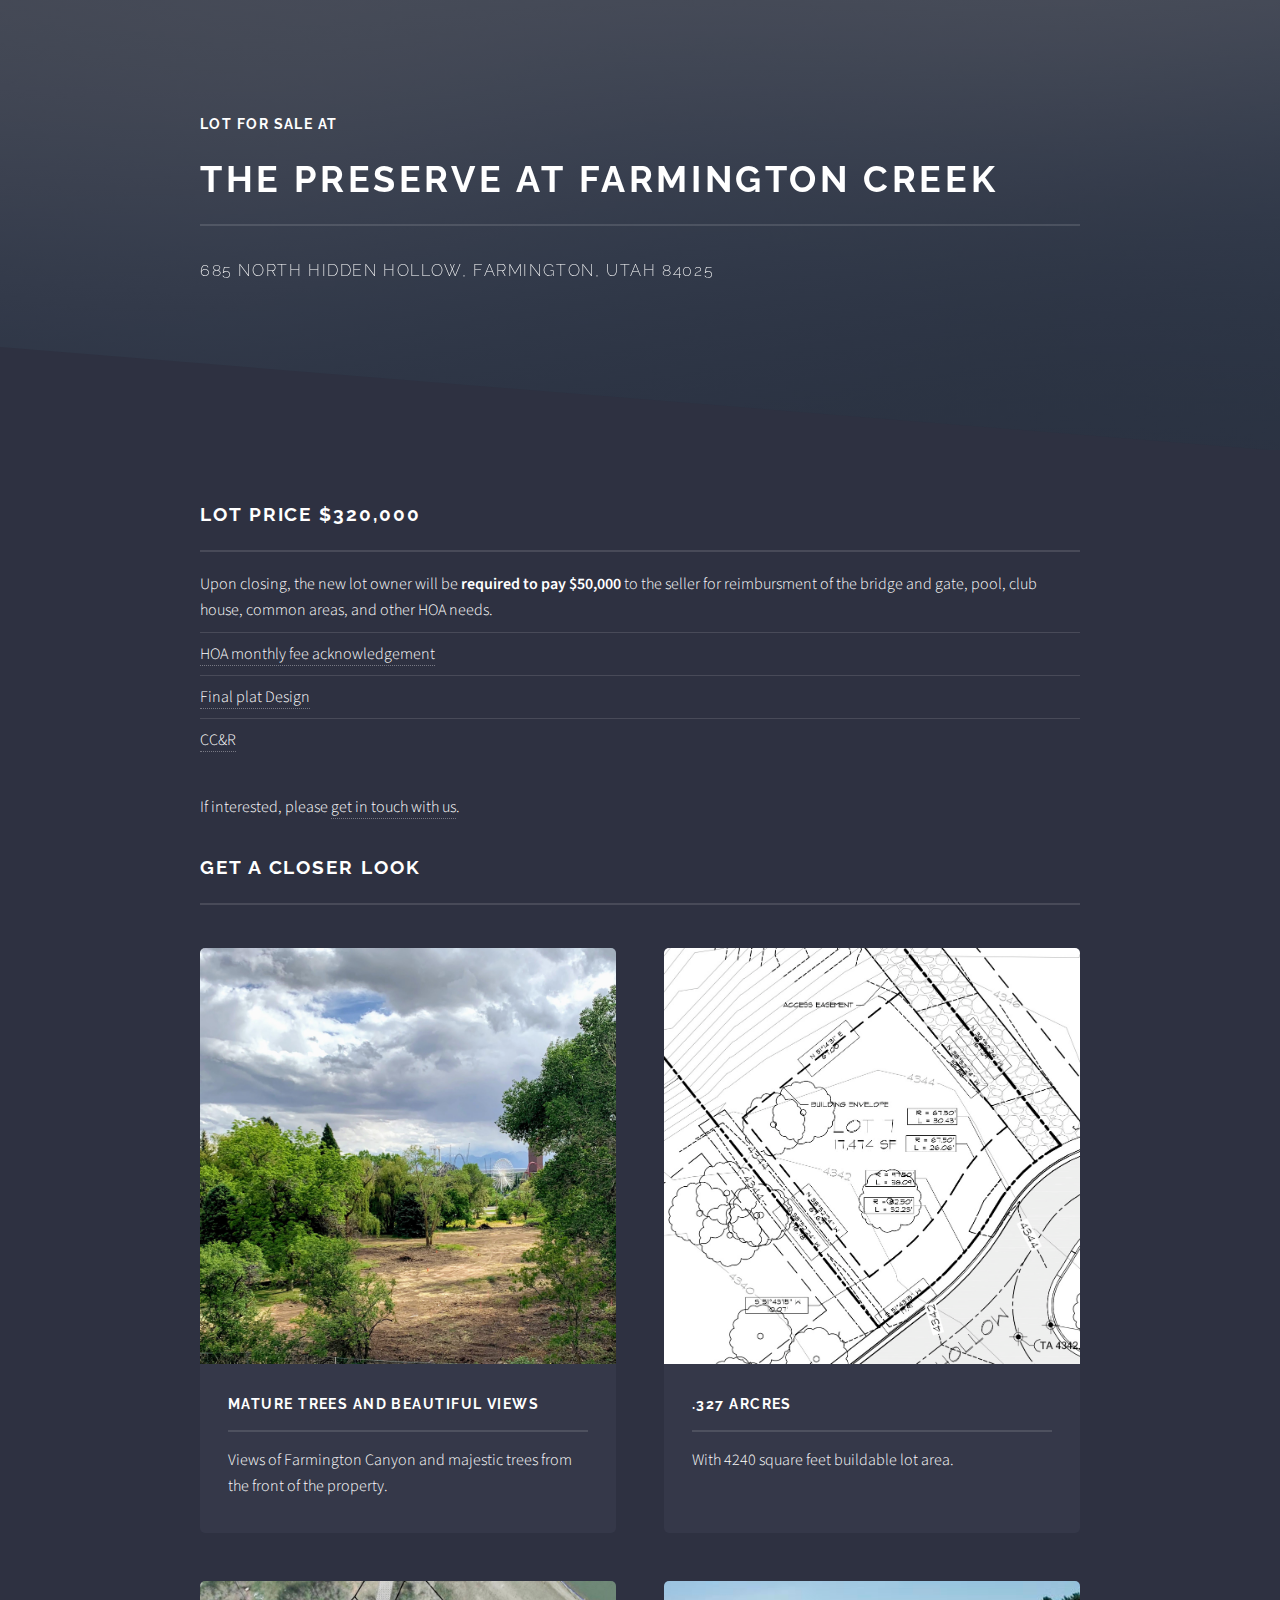
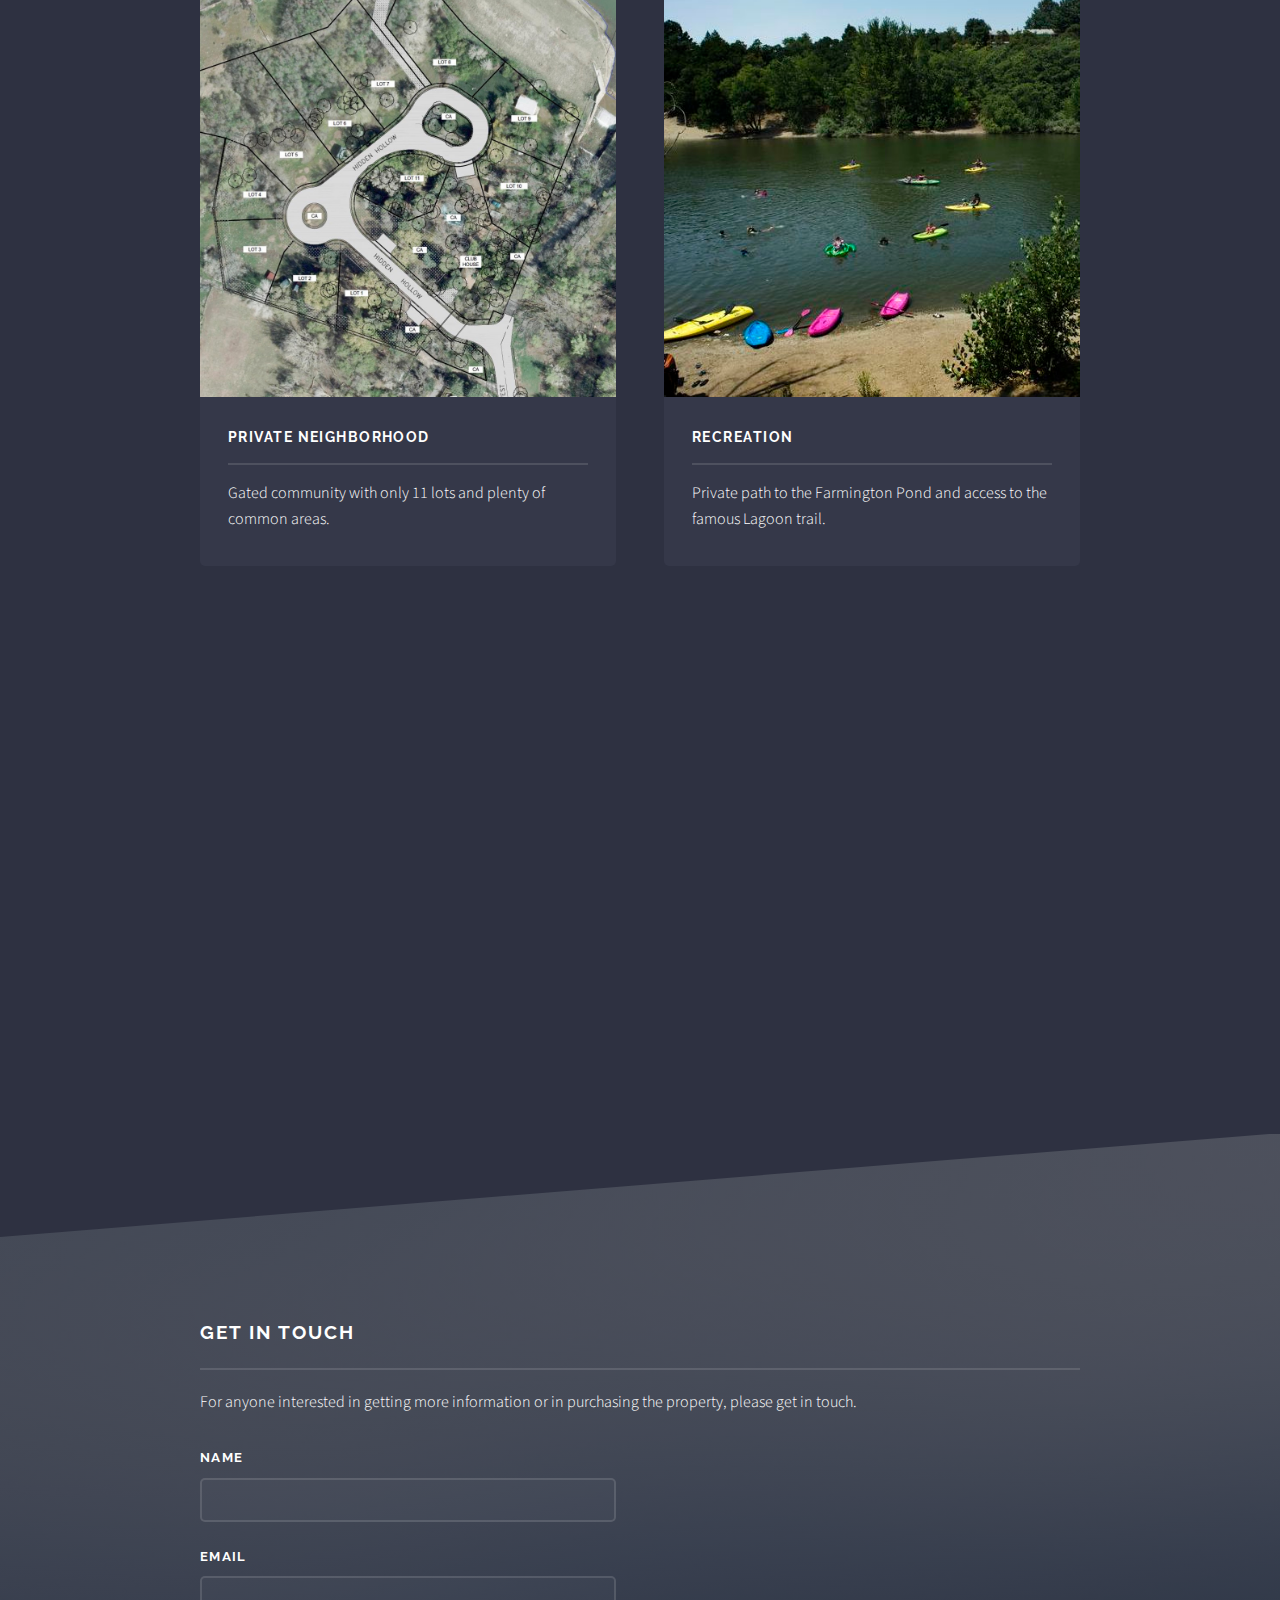
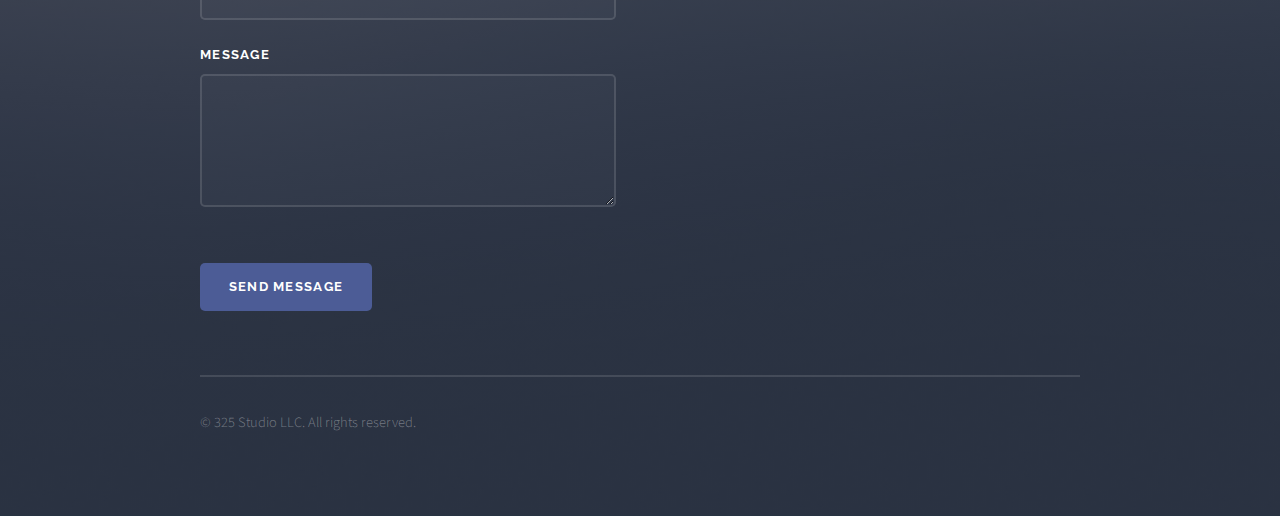
==== index.html @ a095b118 "Update index.html" ====
<!DOCTYPE HTML>
<!--
	Solid State by HTML5 UP
	html5up.net | @ajlkn
	Free for personal and commercial use under the CCA 3.0 license (html5up.net/license)
-->
<html>
	<head>
		<title>Preserve at Farmington Creek Lot fot Sale</title>
		<meta charset="utf-8" />
		<meta name="viewport" content="width=device-width, initial-scale=1, user-scalable=no" />
		<link rel="stylesheet" href="assets/css/main.css" />
		<noscript><link rel="stylesheet" href="assets/css/noscript.css" /></noscript>

		<!-- Global site tag (gtag.js) - Google Analytics -->
<script async src="https://www.googletagmanager.com/gtag/js?id=G-0CDGJ5VKYY"></script>
<script>
  window.dataLayer = window.dataLayer || [];
  function gtag(){dataLayer.push(arguments);}
  gtag('js', new Date());

  gtag('config', 'G-0CDGJ5VKYY');
</script>

	</head>
	<body class="is-preload">

		<!-- Page Wrapper -->
			<div id="page-wrapper">

				<!-- Header -->
					<header id="header" class="alt">
						<h1><a href="index.html">Preserve at Farmington Creek</a></h1>
					</header>				
					
				<!-- Wrapper -->
					<section id="wrapper">
					<!-- Banner -->
						<section id="banner">
							<div class="inner">
								<h3>Lot for sale at</h3>
								<h2>The Preserve at Farmington Creek</h2>
								<p>685 North Hidden Hollow, Farmington, Utah 84025</p>
							</div>
						</section>
											
					<!-- Two -->
						<section id="two" class="wrapper alt style1">
							<div class="inner">
								<h2 class="major">Lot price $320,000</h2>
								<ul class="alt">
									<li>Upon closing, the new lot owner will be <strong>required to pay $50,000</strong> to the seller for reimbursment of the bridge and gate, pool, club house, common areas, and other HOA needs.</a></li>
									<li><a href="/images/montly-fee-acknowledgement.pdf">HOA monthly fee acknowledgement</li>
									<li><a href="/images/final-plat-farmington-preserve.pdf">Final plat Design</a></li>
									<li><a href="/images/CC&R.pdf">CC&R</a></li>
								</ul>
									<p></p>
									<p>If interested, please <a href="#footer">get in touch with us</a>.</p>

								<h2 class="major">Get a closer look</h2>
							
								<section class="features">
									<article>
										<a href="#" class="image"><img src="images/land-view.jpg" alt="" /></a>
										<h3 class="major">Mature trees and beautiful views</h3>
										<p>Views of Farmington Canyon and majestic trees from the front of the property.</p>
									</article>
									<article>
										<a href="#" class="image"><img src="images/lot-7-plot.jpg" alt="" /></a>
										<h3 class="major">.327 arcres</h3>
										<p>With 4240 square feet buildable lot area.</p>
									</article>
									<article>
										<a href="#" class="image"><img src="images/preserve-lots-map.jpg" alt="" /></a>
										<h3 class="major">Private neighborhood</h3>
										<p>Gated community with only 11 lots and plenty of common areas.</p>
									</article>
									<article>
										<a href="#" class="image"><img src="images/farmington-pond.jpg" alt="" /></a>
										<h3 class="major">Recreation</h3>
										<p>Private path to the Farmington Pond and access to the famous Lagoon trail.</p>
									</article>
								</section>

								<div class="col-12">
									<div style="padding:56.25% 0 0 0;position:relative;"><iframe src="https://player.vimeo.com/video/409068119?title=0&byline=0&portrait=0" style="position:absolute;top:0;left:0;width:100%;height:100%;" frameborder="0" allow="autoplay; fullscreen; picture-in-picture" allowfullscreen></iframe></div><script src="https://player.vimeo.com/api/player.js"></script>
								</div>
							</div>
						</section>

					</section>

				<!-- Footer -->
					<section id="footer">
						<div class="inner">
							<h2 class="major">Get in touch</h2>
							<p>For anyone interested in getting more information or in purchasing the property, please get in touch.</p>
							<form name="contact" data-netlify-recaptcha="true" netlify>
								<div class="fields">
									<div class="field">
										<label for="name">Name</label>
										<input type="text" name="name" id="name" />
									</div>
									<div class="field">
										<label for="email">Email</label>
										<input type="email" name="email" id="email" />
									</div>
									<div class="field">
										<label for="message">Message</label>
										<textarea name="message" id="message" rows="4"></textarea>
									</div>
									<div class="field">
										<div data-netlify-recaptcha="true"></div>
									</div>
								</div>
								<ul class="actions">
									<li><input type="submit" value="Send Message" class="primary" /></li>
								</ul>
							</form>
							<!-- <ul class="contact">
								<li class="icon solid fa-home">
									Untitled Inc<br />
									1234 Somewhere Road Suite #2894<br />
									Nashville, TN 00000-0000
								</li>
								<li class="icon solid fa-phone">(000) 000-0000</li>
								<li class="icon solid fa-envelope"><a href="#">information@untitled.tld</a></li>
								<li class="icon brands fa-twitter"><a href="#">twitter.com/untitled-tld</a></li>
								<li class="icon brands fa-facebook-f"><a href="#">facebook.com/untitled-tld</a></li>
								<li class="icon brands fa-instagram"><a href="#">instagram.com/untitled-tld</a></li>
							</ul> -->
							<ul class="copyright">
								<li>&copy; 325 Studio LLC. All rights reserved.</li>
								<!-- <li>Design: <a href="http://html5up.net">HTML5 UP</a></li> -->
							</ul>
						</div>
					</section>

			</div>

		<!-- Scripts -->
			<script src="assets/js/jquery.min.js"></script>
			<script src="assets/js/jquery.scrollex.min.js"></script>
			<script src="assets/js/browser.min.js"></script>
			<script src="assets/js/breakpoints.min.js"></script>
			<script src="assets/js/util.js"></script>
			<script src="assets/js/main.js"></script>

	</body>
</html>
---- assets/css/main.css ----
@import url(fontawesome-all.min.css);
@import url("https://fonts.googleapis.com/css?family=Raleway:200,700|Source+Sans+Pro:300,600,300italic,600italic");

/*
	Solid State by HTML5 UP
	html5up.net | @ajlkn
	Free for personal and commercial use under the CCA 3.0 license (html5up.net/license)
*/

html, body, div, span, applet, object,
iframe, h1, h2, h3, h4, h5, h6, p, blockquote,
pre, a, abbr, acronym, address, big, cite,
code, del, dfn, em, img, ins, kbd, q, s, samp,
small, strike, strong, sub, sup, tt, var, b,
u, i, center, dl, dt, dd, ol, ul, li, fieldset,
form, label, legend, table, caption, tbody,
tfoot, thead, tr, th, td, article, aside,
canvas, details, embed, figure, figcaption,
footer, header, hgroup, menu, nav, output, ruby,
section, summary, time, mark, audio, video {
	margin: 0;
	padding: 0;
	border: 0;
	font-size: 100%;
	font: inherit;
	vertical-align: baseline;}

article, aside, details, figcaption, figure,
footer, header, hgroup, menu, nav, section {
	display: block;}

body {
	line-height: 1;
}

ol, ul {
	list-style: none;
}

blockquote, q {
	quotes: none;
}

	blockquote:before, blockquote:after, q:before, q:after {
		content: '';
		content: none;
	}

table {
	border-collapse: collapse;
	border-spacing: 0;
}

body {
	-webkit-text-size-adjust: none;
}

mark {
	background-color: transparent;
	color: inherit;
}

input::-moz-focus-inner {
	border: 0;
	padding: 0;
}

input, select, textarea {
	-moz-appearance: none;
	-webkit-appearance: none;
	-ms-appearance: none;
	appearance: none;
}

/* Basic */

	@-ms-viewport {
		width: device-width;
	}

	body {
		-ms-overflow-style: scrollbar;
	}

	@media screen and (max-width: 480px) {

		html, body {
			min-width: 320px;
		}

	}

	html {
		box-sizing: border-box;
	}

	*, *:before, *:after {
		box-sizing: inherit;
	}

	body {
		background-color: #2e3141;
		background-image: linear-gradient(to top, rgba(46, 49, 65, 0.8), rgba(46, 49, 65, 0.8)), url("../../images/bg.jpg");
		background-size: auto,
 cover;
		background-attachment: fixed,
 fixed;
		background-position: center,
 center;
	}

		body.is-preload *, body.is-preload *:before, body.is-preload *:after {
			-moz-animation: none !important;
			-webkit-animation: none !important;
			-ms-animation: none !important;
			animation: none !important;
			-moz-transition: none !important;
			-webkit-transition: none !important;
			-ms-transition: none !important;
			transition: none !important;
		}

/* Type */

	body, input, select, textarea {
		color: #ffffff;
		font-family: "Source Sans Pro", Helvetica, sans-serif;
		font-size: 16.5pt;
		font-weight: 300;
		line-height: 1.65;
	}

		@media screen and (max-width: 1680px) {

			body, input, select, textarea {
				font-size: 13pt;
			}

		}

		@media screen and (max-width: 1280px) {

			body, input, select, textarea {
				font-size: 12pt;
			}

		}

		@media screen and (max-width: 980px) {

			body, input, select, textarea {
				font-size: 12pt;
			}

		}

		@media screen and (max-width: 736px) {

			body, input, select, textarea {
				font-size: 12pt;
			}

		}

		@media screen and (max-width: 480px) {

			body, input, select, textarea {
				font-size: 12pt;
			}

		}

	a {
		-moz-transition: color 0.2s ease-in-out, border-bottom-color 0.2s ease-in-out;
		-webkit-transition: color 0.2s ease-in-out, border-bottom-color 0.2s ease-in-out;
		-ms-transition: color 0.2s ease-in-out, border-bottom-color 0.2s ease-in-out;
		transition: color 0.2s ease-in-out, border-bottom-color 0.2s ease-in-out;
		border-bottom: dotted 1px rgba(255, 255, 255, 0.35);
		color: #ffffff;
		text-decoration: none;
	}

		a:hover {
			border-bottom-color: transparent;
			color: #ffffff !important;
		}

		a.special:not(.button) {
			text-decoration: none;
			border-bottom: 0;
			display: block;
			font-family: Raleway, Helvetica, sans-serif;
			font-size: 0.8em;
			font-weight: 700;
			letter-spacing: 0.1em;
			margin: 0 0 2em 0;
			text-transform: uppercase;
		}

			a.special:not(.button):before {
				-moz-osx-font-smoothing: grayscale;
				-webkit-font-smoothing: antialiased;
				display: inline-block;
				font-style: normal;
				font-variant: normal;
				text-rendering: auto;
				line-height: 1;
				text-transform: none !important;
				font-family: 'Font Awesome 5 Free';
				font-weight: 900;
			}

			a.special:not(.button):before {
				-moz-transition: background-color 0.2s ease-in-out;
				-webkit-transition: background-color 0.2s ease-in-out;
				-ms-transition: background-color 0.2s ease-in-out;
				transition: background-color 0.2s ease-in-out;
				border-radius: 100%;
				border: solid 2px rgba(255, 255, 255, 0.125);
				content: '\f105';
				display: inline-block;
				font-size: 1.25em;
				height: 2em;
				line-height: 1.75em;
				margin-right: 0.85em;
				text-align: center;
				text-indent: 0.15em;
				vertical-align: middle;
				width: 2em;
			}

			a.special:not(.button):hover:before {
				background-color: rgba(255, 255, 255, 0.025);
			}

			a.special:not(.button):active:before {
				background-color: rgba(255, 255, 255, 0.075);
			}

	strong, b {
		color: #ffffff;
		font-weight: 600;
	}

	em, i {
		font-style: italic;
	}

	p {
		margin: 0 0 2em 0;
	}

	h1, h2, h3, h4, h5, h6 {
		color: #ffffff;
		font-family: Raleway, Helvetica, sans-serif;
		font-weight: 700;
		letter-spacing: 0.1em;
		margin: 0 0 1em 0;
		text-transform: uppercase;
	}

		h1 a, h2 a, h3 a, h4 a, h5 a, h6 a {
			color: inherit;
			text-decoration: none;
			border-bottom: 0;
		}

		h1 span, h2 span, h3 span, h4 span, h5 span, h6 span {
			font-weight: 200;
		}

		h1.major, h2.major, h3.major, h4.major, h5.major, h6.major {
			padding-bottom: 1em;
			border-bottom: solid 2px rgba(255, 255, 255, 0.125);
		}

	h2 {
		font-size: 1.2em;
	}

	h3 {
		font-size: 0.9em;
	}

	h4 {
		font-size: 0.7em;
	}

	h5 {
		font-size: 0.7em;
	}

	h6 {
		font-size: 0.7em;
	}

	@media screen and (max-width: 736px) {

		h2 {
			font-size: 1em;
		}

		h3 {
			font-size: 0.8em;
		}

	}

	sub {
		font-size: 0.8em;
		position: relative;
		top: 0.5em;
	}

	sup {
		font-size: 0.8em;
		position: relative;
		top: -0.5em;
	}

	blockquote {
		border-left: solid 4px rgba(255, 255, 255, 0.125);
		font-style: italic;
		margin: 0 0 2em 0;
		padding: 0.5em 0 0.5em 2em;
	}

	code {
		background: rgba(255, 255, 255, 0.025);
		border-radius: 5px;
		border: solid 2px rgba(255, 255, 255, 0.125);
		font-family: "Courier New", monospace;
		font-size: 0.9em;
		margin: 0 0.25em;
		padding: 0.25em 0.65em;
	}

	pre {
		-webkit-overflow-scrolling: touch;
		font-family: "Courier New", monospace;
		font-size: 0.9em;
		margin: 0 0 2em 0;
	}

		pre code {
			display: block;
			line-height: 1.75em;
			padding: 1em 1.5em;
			overflow-x: auto;
		}

	hr {
		border: 0;
		border-bottom: solid 2px rgba(255, 255, 255, 0.125);
		margin: 2.5em 0;
	}

		hr.major {
			margin: 4em 0;
		}

	.align-left {
		text-align: left;
	}

	.align-center {
		text-align: center;
	}

	.align-right {
		text-align: right;
	}

/* Row */

	.row {
		display: flex;
		flex-wrap: wrap;
		box-sizing: border-box;
		align-items: stretch;
	}

		.row > * {
			box-sizing: border-box;
		}

		.row.gtr-uniform > * > :last-child {
			margin-bottom: 0;
		}

		.row.aln-left {
			justify-content: flex-start;
		}

		.row.aln-center {
			justify-content: center;
		}

		.row.aln-right {
			justify-content: flex-end;
		}

		.row.aln-top {
			align-items: flex-start;
		}

		.row.aln-middle {
			align-items: center;
		}

		.row.aln-bottom {
			align-items: flex-end;
		}

		.row > .imp {
			order: -1;
		}

		.row > .col-1 {
			width: 8.33333%;
		}

		.row > .off-1 {
			margin-left: 8.33333%;
		}

		.row > .col-2 {
			width: 16.66667%;
		}

		.row > .off-2 {
			margin-left: 16.66667%;
		}

		.row > .col-3 {
			width: 25%;
		}

		.row > .off-3 {
			margin-left: 25%;
		}

		.row > .col-4 {
			width: 33.33333%;
		}

		.row > .off-4 {
			margin-left: 33.33333%;
		}

		.row > .col-5 {
			width: 41.66667%;
		}

		.row > .off-5 {
			margin-left: 41.66667%;
		}

		.row > .col-6 {
			width: 50%;
		}

		.row > .off-6 {
			margin-left: 50%;
		}

		.row > .col-7 {
			width: 58.33333%;
		}

		.row > .off-7 {
			margin-left: 58.33333%;
		}

		.row > .col-8 {
			width: 66.66667%;
		}

		.row > .off-8 {
			margin-left: 66.66667%;
		}

		.row > .col-9 {
			width: 75%;
		}

		.row > .off-9 {
			margin-left: 75%;
		}

		.row > .col-10 {
			width: 83.33333%;
		}

		.row > .off-10 {
			margin-left: 83.33333%;
		}

		.row > .col-11 {
			width: 91.66667%;
		}

		.row > .off-11 {
			margin-left: 91.66667%;
		}

		.row > .col-12 {
			width: 100%;
		}

		.row > .off-12 {
			margin-left: 100%;
		}

		.row.gtr-0 {
			margin-top: 0;
			margin-left: 0em;
		}

			.row.gtr-0 > * {
				padding: 0 0 0 0em;
			}

			.row.gtr-0.gtr-uniform {
				margin-top: 0em;
			}

				.row.gtr-0.gtr-uniform > * {
					padding-top: 0em;
				}

		.row.gtr-25 {
			margin-top: 0;
			margin-left: -0.4375em;
		}

			.row.gtr-25 > * {
				padding: 0 0 0 0.4375em;
			}

			.row.gtr-25.gtr-uniform {
				margin-top: -0.4375em;
			}

				.row.gtr-25.gtr-uniform > * {
					padding-top: 0.4375em;
				}

		.row.gtr-50 {
			margin-top: 0;
			margin-left: -0.875em;
		}

			.row.gtr-50 > * {
				padding: 0 0 0 0.875em;
			}

			.row.gtr-50.gtr-uniform {
				margin-top: -0.875em;
			}

				.row.gtr-50.gtr-uniform > * {
					padding-top: 0.875em;
				}

		.row {
			margin-top: 0;
			margin-left: -1.75em;
		}

			.row > * {
				padding: 0 0 0 1.75em;
			}

			.row.gtr-uniform {
				margin-top: -1.75em;
			}

				.row.gtr-uniform > * {
					padding-top: 1.75em;
				}

		.row.gtr-150 {
			margin-top: 0;
			margin-left: -2.625em;
		}

			.row.gtr-150 > * {
				padding: 0 0 0 2.625em;
			}

			.row.gtr-150.gtr-uniform {
				margin-top: -2.625em;
			}

				.row.gtr-150.gtr-uniform > * {
					padding-top: 2.625em;
				}

		.row.gtr-200 {
			margin-top: 0;
			margin-left: -3.5em;
		}

			.row.gtr-200 > * {
				padding: 0 0 0 3.5em;
			}

			.row.gtr-200.gtr-uniform {
				margin-top: -3.5em;
			}

				.row.gtr-200.gtr-uniform > * {
					padding-top: 3.5em;
				}

		@media screen and (max-width: 1680px) {

			.row {
				display: flex;
				flex-wrap: wrap;
				box-sizing: border-box;
				align-items: stretch;
			}

				.row > * {
					box-sizing: border-box;
				}

				.row.gtr-uniform > * > :last-child {
					margin-bottom: 0;
				}

				.row.aln-left {
					justify-content: flex-start;
				}

				.row.aln-center {
					justify-content: center;
				}

				.row.aln-right {
					justify-content: flex-end;
				}

				.row.aln-top {
					align-items: flex-start;
				}

				.row.aln-middle {
					align-items: center;
				}

				.row.aln-bottom {
					align-items: flex-end;
				}

				.row > .imp-xlarge {
					order: -1;
				}

				.row > .col-1-xlarge {
					width: 8.33333%;
				}

				.row > .off-1-xlarge {
					margin-left: 8.33333%;
				}

				.row > .col-2-xlarge {
					width: 16.66667%;
				}

				.row > .off-2-xlarge {
					margin-left: 16.66667%;
				}

				.row > .col-3-xlarge {
					width: 25%;
				}

				.row > .off-3-xlarge {
					margin-left: 25%;
				}

				.row > .col-4-xlarge {
					width: 33.33333%;
				}

				.row > .off-4-xlarge {
					margin-left: 33.33333%;
				}

				.row > .col-5-xlarge {
					width: 41.66667%;
				}

				.row > .off-5-xlarge {
					margin-left: 41.66667%;
				}

				.row > .col-6-xlarge {
					width: 50%;
				}

				.row > .off-6-xlarge {
					margin-left: 50%;
				}

				.row > .col-7-xlarge {
					width: 58.33333%;
				}

				.row > .off-7-xlarge {
					margin-left: 58.33333%;
				}

				.row > .col-8-xlarge {
					width: 66.66667%;
				}

				.row > .off-8-xlarge {
					margin-left: 66.66667%;
				}

				.row > .col-9-xlarge {
					width: 75%;
				}

				.row > .off-9-xlarge {
					margin-left: 75%;
				}

				.row > .col-10-xlarge {
					width: 83.33333%;
				}

				.row > .off-10-xlarge {
					margin-left: 83.33333%;
				}

				.row > .col-11-xlarge {
					width: 91.66667%;
				}

				.row > .off-11-xlarge {
					margin-left: 91.66667%;
				}

				.row > .col-12-xlarge {
					width: 100%;
				}

				.row > .off-12-xlarge {
					margin-left: 100%;
				}

				.row.gtr-0 {
					margin-top: 0;
					margin-left: 0em;
				}

					.row.gtr-0 > * {
						padding: 0 0 0 0em;
					}

					.row.gtr-0.gtr-uniform {
						margin-top: 0em;
					}

						.row.gtr-0.gtr-uniform > * {
							padding-top: 0em;
						}

				.row.gtr-25 {
					margin-top: 0;
					margin-left: -0.4375em;
				}

					.row.gtr-25 > * {
						padding: 0 0 0 0.4375em;
					}

					.row.gtr-25.gtr-uniform {
						margin-top: -0.4375em;
					}

						.row.gtr-25.gtr-uniform > * {
							padding-top: 0.4375em;
						}

				.row.gtr-50 {
					margin-top: 0;
					margin-left: -0.875em;
				}

					.row.gtr-50 > * {
						padding: 0 0 0 0.875em;
					}

					.row.gtr-50.gtr-uniform {
						margin-top: -0.875em;
					}

						.row.gtr-50.gtr-uniform > * {
							padding-top: 0.875em;
						}

				.row {
					margin-top: 0;
					margin-left: -1.75em;
				}

					.row > * {
						padding: 0 0 0 1.75em;
					}

					.row.gtr-uniform {
						margin-top: -1.75em;
					}

						.row.gtr-uniform > * {
							padding-top: 1.75em;
						}

				.row.gtr-150 {
					margin-top: 0;
					margin-left: -2.625em;
				}

					.row.gtr-150 > * {
						padding: 0 0 0 2.625em;
					}

					.row.gtr-150.gtr-uniform {
						margin-top: -2.625em;
					}

						.row.gtr-150.gtr-uniform > * {
							padding-top: 2.625em;
						}

				.row.gtr-200 {
					margin-top: 0;
					margin-left: -3.5em;
				}

					.row.gtr-200 > * {
						padding: 0 0 0 3.5em;
					}

					.row.gtr-200.gtr-uniform {
						margin-top: -3.5em;
					}

						.row.gtr-200.gtr-uniform > * {
							padding-top: 3.5em;
						}

		}

		@media screen and (max-width: 1280px) {

			.row {
				display: flex;
				flex-wrap: wrap;
				box-sizing: border-box;
				align-items: stretch;
			}

				.row > * {
					box-sizing: border-box;
				}

				.row.gtr-uniform > * > :last-child {
					margin-bottom: 0;
				}

				.row.aln-left {
					justify-content: flex-start;
				}

				.row.aln-center {
					justify-content: center;
				}

				.row.aln-right {
					justify-content: flex-end;
				}

				.row.aln-top {
					align-items: flex-start;
				}

				.row.aln-middle {
					align-items: center;
				}

				.row.aln-bottom {
					align-items: flex-end;
				}

				.row > .imp-large {
					order: -1;
				}

				.row > .col-1-large {
					width: 8.33333%;
				}

				.row > .off-1-large {
					margin-left: 8.33333%;
				}

				.row > .col-2-large {
					width: 16.66667%;
				}

				.row > .off-2-large {
					margin-left: 16.66667%;
				}

				.row > .col-3-large {
					width: 25%;
				}

				.row > .off-3-large {
					margin-left: 25%;
				}

				.row > .col-4-large {
					width: 33.33333%;
				}

				.row > .off-4-large {
					margin-left: 33.33333%;
				}

				.row > .col-5-large {
					width: 41.66667%;
				}

				.row > .off-5-large {
					margin-left: 41.66667%;
				}

				.row > .col-6-large {
					width: 50%;
				}

				.row > .off-6-large {
					margin-left: 50%;
				}

				.row > .col-7-large {
					width: 58.33333%;
				}

				.row > .off-7-large {
					margin-left: 58.33333%;
				}

				.row > .col-8-large {
					width: 66.66667%;
				}

				.row > .off-8-large {
					margin-left: 66.66667%;
				}

				.row > .col-9-large {
					width: 75%;
				}

				.row > .off-9-large {
					margin-left: 75%;
				}

				.row > .col-10-large {
					width: 83.33333%;
				}

				.row > .off-10-large {
					margin-left: 83.33333%;
				}

				.row > .col-11-large {
					width: 91.66667%;
				}

				.row > .off-11-large {
					margin-left: 91.66667%;
				}

				.row > .col-12-large {
					width: 100%;
				}

				.row > .off-12-large {
					margin-left: 100%;
				}

				.row.gtr-0 {
					margin-top: 0;
					margin-left: 0em;
				}

					.row.gtr-0 > * {
						padding: 0 0 0 0em;
					}

					.row.gtr-0.gtr-uniform {
						margin-top: 0em;
					}

						.row.gtr-0.gtr-uniform > * {
							padding-top: 0em;
						}

				.row.gtr-25 {
					margin-top: 0;
					margin-left: -0.4375em;
				}

					.row.gtr-25 > * {
						padding: 0 0 0 0.4375em;
					}

					.row.gtr-25.gtr-uniform {
						margin-top: -0.4375em;
					}

						.row.gtr-25.gtr-uniform > * {
							padding-top: 0.4375em;
						}

				.row.gtr-50 {
					margin-top: 0;
					margin-left: -0.875em;
				}

					.row.gtr-50 > * {
						padding: 0 0 0 0.875em;
					}

					.row.gtr-50.gtr-uniform {
						margin-top: -0.875em;
					}

						.row.gtr-50.gtr-uniform > * {
							padding-top: 0.875em;
						}

				.row {
					margin-top: 0;
					margin-left: -1.75em;
				}

					.row > * {
						padding: 0 0 0 1.75em;
					}

					.row.gtr-uniform {
						margin-top: -1.75em;
					}

						.row.gtr-uniform > * {
							padding-top: 1.75em;
						}

				.row.gtr-150 {
					margin-top: 0;
					margin-left: -2.625em;
				}

					.row.gtr-150 > * {
						padding: 0 0 0 2.625em;
					}

					.row.gtr-150.gtr-uniform {
						margin-top: -2.625em;
					}

						.row.gtr-150.gtr-uniform > * {
							padding-top: 2.625em;
						}

				.row.gtr-200 {
					margin-top: 0;
					margin-left: -3.5em;
				}

					.row.gtr-200 > * {
						padding: 0 0 0 3.5em;
					}

					.row.gtr-200.gtr-uniform {
						margin-top: -3.5em;
					}

						.row.gtr-200.gtr-uniform > * {
							padding-top: 3.5em;
						}

		}

		@media screen and (max-width: 980px) {

			.row {
				display: flex;
				flex-wrap: wrap;
				box-sizing: border-box;
				align-items: stretch;
			}

				.row > * {
					box-sizing: border-box;
				}

				.row.gtr-uniform > * > :last-child {
					margin-bottom: 0;
				}

				.row.aln-left {
					justify-content: flex-start;
				}

				.row.aln-center {
					justify-content: center;
				}

				.row.aln-right {
					justify-content: flex-end;
				}

				.row.aln-top {
					align-items: flex-start;
				}

				.row.aln-middle {
					align-items: center;
				}

				.row.aln-bottom {
					align-items: flex-end;
				}

				.row > .imp-medium {
					order: -1;
				}

				.row > .col-1-medium {
					width: 8.33333%;
				}

				.row > .off-1-medium {
					margin-left: 8.33333%;
				}

				.row > .col-2-medium {
					width: 16.66667%;
				}

				.row > .off-2-medium {
					margin-left: 16.66667%;
				}

				.row > .col-3-medium {
					width: 25%;
				}

				.row > .off-3-medium {
					margin-left: 25%;
				}

				.row > .col-4-medium {
					width: 33.33333%;
				}

				.row > .off-4-medium {
					margin-left: 33.33333%;
				}

				.row > .col-5-medium {
					width: 41.66667%;
				}

				.row > .off-5-medium {
					margin-left: 41.66667%;
				}

				.row > .col-6-medium {
					width: 50%;
				}

				.row > .off-6-medium {
					margin-left: 50%;
				}

				.row > .col-7-medium {
					width: 58.33333%;
				}

				.row > .off-7-medium {
					margin-left: 58.33333%;
				}

				.row > .col-8-medium {
					width: 66.66667%;
				}

				.row > .off-8-medium {
					margin-left: 66.66667%;
				}

				.row > .col-9-medium {
					width: 75%;
				}

				.row > .off-9-medium {
					margin-left: 75%;
				}

				.row > .col-10-medium {
					width: 83.33333%;
				}

				.row > .off-10-medium {
					margin-left: 83.33333%;
				}

				.row > .col-11-medium {
					width: 91.66667%;
				}

				.row > .off-11-medium {
					margin-left: 91.66667%;
				}

				.row > .col-12-medium {
					width: 100%;
				}

				.row > .off-12-medium {
					margin-left: 100%;
				}

				.row.gtr-0 {
					margin-top: 0;
					margin-left: 0em;
				}

					.row.gtr-0 > * {
						padding: 0 0 0 0em;
					}

					.row.gtr-0.gtr-uniform {
						margin-top: 0em;
					}

						.row.gtr-0.gtr-uniform > * {
							padding-top: 0em;
						}

				.row.gtr-25 {
					margin-top: 0;
					margin-left: -0.4375em;
				}

					.row.gtr-25 > * {
						padding: 0 0 0 0.4375em;
					}

					.row.gtr-25.gtr-uniform {
						margin-top: -0.4375em;
					}

						.row.gtr-25.gtr-uniform > * {
							padding-top: 0.4375em;
						}

				.row.gtr-50 {
					margin-top: 0;
					margin-left: -0.875em;
				}

					.row.gtr-50 > * {
						padding: 0 0 0 0.875em;
					}

					.row.gtr-50.gtr-uniform {
						margin-top: -0.875em;
					}

						.row.gtr-50.gtr-uniform > * {
							padding-top: 0.875em;
						}

				.row {
					margin-top: 0;
					margin-left: -1.75em;
				}

					.row > * {
						padding: 0 0 0 1.75em;
					}

					.row.gtr-uniform {
						margin-top: -1.75em;
					}

						.row.gtr-uniform > * {
							padding-top: 1.75em;
						}

				.row.gtr-150 {
					margin-top: 0;
					margin-left: -2.625em;
				}

					.row.gtr-150 > * {
						padding: 0 0 0 2.625em;
					}

					.row.gtr-150.gtr-uniform {
						margin-top: -2.625em;
					}

						.row.gtr-150.gtr-uniform > * {
							padding-top: 2.625em;
						}

				.row.gtr-200 {
					margin-top: 0;
					margin-left: -3.5em;
				}

					.row.gtr-200 > * {
						padding: 0 0 0 3.5em;
					}

					.row.gtr-200.gtr-uniform {
						margin-top: -3.5em;
					}

						.row.gtr-200.gtr-uniform > * {
							padding-top: 3.5em;
						}

		}

		@media screen and (max-width: 736px) {

			.row {
				display: flex;
				flex-wrap: wrap;
				box-sizing: border-box;
				align-items: stretch;
			}

				.row > * {
					box-sizing: border-box;
				}

				.row.gtr-uniform > * > :last-child {
					margin-bottom: 0;
				}

				.row.aln-left {
					justify-content: flex-start;
				}

				.row.aln-center {
					justify-content: center;
				}

				.row.aln-right {
					justify-content: flex-end;
				}

				.row.aln-top {
					align-items: flex-start;
				}

				.row.aln-middle {
					align-items: center;
				}

				.row.aln-bottom {
					align-items: flex-end;
				}

				.row > .imp-small {
					order: -1;
				}

				.row > .col-1-small {
					width: 8.33333%;
				}

				.row > .off-1-small {
					margin-left: 8.33333%;
				}

				.row > .col-2-small {
					width: 16.66667%;
				}

				.row > .off-2-small {
					margin-left: 16.66667%;
				}

				.row > .col-3-small {
					width: 25%;
				}

				.row > .off-3-small {
					margin-left: 25%;
				}

				.row > .col-4-small {
					width: 33.33333%;
				}

				.row > .off-4-small {
					margin-left: 33.33333%;
				}

				.row > .col-5-small {
					width: 41.66667%;
				}

				.row > .off-5-small {
					margin-left: 41.66667%;
				}

				.row > .col-6-small {
					width: 50%;
				}

				.row > .off-6-small {
					margin-left: 50%;
				}

				.row > .col-7-small {
					width: 58.33333%;
				}

				.row > .off-7-small {
					margin-left: 58.33333%;
				}

				.row > .col-8-small {
					width: 66.66667%;
				}

				.row > .off-8-small {
					margin-left: 66.66667%;
				}

				.row > .col-9-small {
					width: 75%;
				}

				.row > .off-9-small {
					margin-left: 75%;
				}

				.row > .col-10-small {
					width: 83.33333%;
				}

				.row > .off-10-small {
					margin-left: 83.33333%;
				}

				.row > .col-11-small {
					width: 91.66667%;
				}

				.row > .off-11-small {
					margin-left: 91.66667%;
				}

				.row > .col-12-small {
					width: 100%;
				}

				.row > .off-12-small {
					margin-left: 100%;
				}

				.row.gtr-0 {
					margin-top: 0;
					margin-left: 0em;
				}

					.row.gtr-0 > * {
						padding: 0 0 0 0em;
					}

					.row.gtr-0.gtr-uniform {
						margin-top: 0em;
					}

						.row.gtr-0.gtr-uniform > * {
							padding-top: 0em;
						}

				.row.gtr-25 {
					margin-top: 0;
					margin-left: -0.3125em;
				}

					.row.gtr-25 > * {
						padding: 0 0 0 0.3125em;
					}

					.row.gtr-25.gtr-uniform {
						margin-top: -0.3125em;
					}

						.row.gtr-25.gtr-uniform > * {
							padding-top: 0.3125em;
						}

				.row.gtr-50 {
					margin-top: 0;
					margin-left: -0.625em;
				}

					.row.gtr-50 > * {
						padding: 0 0 0 0.625em;
					}

					.row.gtr-50.gtr-uniform {
						margin-top: -0.625em;
					}

						.row.gtr-50.gtr-uniform > * {
							padding-top: 0.625em;
						}

				.row {
					margin-top: 0;
					margin-left: -1.25em;
				}

					.row > * {
						padding: 0 0 0 1.25em;
					}

					.row.gtr-uniform {
						margin-top: -1.25em;
					}

						.row.gtr-uniform > * {
							padding-top: 1.25em;
						}

				.row.gtr-150 {
					margin-top: 0;
					margin-left: -1.875em;
				}

					.row.gtr-150 > * {
						padding: 0 0 0 1.875em;
					}

					.row.gtr-150.gtr-uniform {
						margin-top: -1.875em;
					}

						.row.gtr-150.gtr-uniform > * {
							padding-top: 1.875em;
						}

				.row.gtr-200 {
					margin-top: 0;
					margin-left: -2.5em;
				}

					.row.gtr-200 > * {
						padding: 0 0 0 2.5em;
					}

					.row.gtr-200.gtr-uniform {
						margin-top: -2.5em;
					}

						.row.gtr-200.gtr-uniform > * {
							padding-top: 2.5em;
						}

		}

		@media screen and (max-width: 480px) {

			.row {
				display: flex;
				flex-wrap: wrap;
				box-sizing: border-box;
				align-items: stretch;
			}

				.row > * {
					box-sizing: border-box;
				}

				.row.gtr-uniform > * > :last-child {
					margin-bottom: 0;
				}

				.row.aln-left {
					justify-content: flex-start;
				}

				.row.aln-center {
					justify-content: center;
				}

				.row.aln-right {
					justify-content: flex-end;
				}

				.row.aln-top {
					align-items: flex-start;
				}

				.row.aln-middle {
					align-items: center;
				}

				.row.aln-bottom {
					align-items: flex-end;
				}

				.row > .imp-xsmall {
					order: -1;
				}

				.row > .col-1-xsmall {
					width: 8.33333%;
				}

				.row > .off-1-xsmall {
					margin-left: 8.33333%;
				}

				.row > .col-2-xsmall {
					width: 16.66667%;
				}

				.row > .off-2-xsmall {
					margin-left: 16.66667%;
				}

				.row > .col-3-xsmall {
					width: 25%;
				}

				.row > .off-3-xsmall {
					margin-left: 25%;
				}

				.row > .col-4-xsmall {
					width: 33.33333%;
				}

				.row > .off-4-xsmall {
					margin-left: 33.33333%;
				}

				.row > .col-5-xsmall {
					width: 41.66667%;
				}

				.row > .off-5-xsmall {
					margin-left: 41.66667%;
				}

				.row > .col-6-xsmall {
					width: 50%;
				}

				.row > .off-6-xsmall {
					margin-left: 50%;
				}

				.row > .col-7-xsmall {
					width: 58.33333%;
				}

				.row > .off-7-xsmall {
					margin-left: 58.33333%;
				}

				.row > .col-8-xsmall {
					width: 66.66667%;
				}

				.row > .off-8-xsmall {
					margin-left: 66.66667%;
				}

				.row > .col-9-xsmall {
					width: 75%;
				}

				.row > .off-9-xsmall {
					margin-left: 75%;
				}

				.row > .col-10-xsmall {
					width: 83.33333%;
				}

				.row > .off-10-xsmall {
					margin-left: 83.33333%;
				}

				.row > .col-11-xsmall {
					width: 91.66667%;
				}

				.row > .off-11-xsmall {
					margin-left: 91.66667%;
				}

				.row > .col-12-xsmall {
					width: 100%;
				}

				.row > .off-12-xsmall {
					margin-left: 100%;
				}

				.row.gtr-0 {
					margin-top: 0;
					margin-left: 0em;
				}

					.row.gtr-0 > * {
						padding: 0 0 0 0em;
					}

					.row.gtr-0.gtr-uniform {
						margin-top: 0em;
					}

						.row.gtr-0.gtr-uniform > * {
							padding-top: 0em;
						}

				.row.gtr-25 {
					margin-top: 0;
					margin-left: -0.3125em;
				}

					.row.gtr-25 > * {
						padding: 0 0 0 0.3125em;
					}

					.row.gtr-25.gtr-uniform {
						margin-top: -0.3125em;
					}

						.row.gtr-25.gtr-uniform > * {
							padding-top: 0.3125em;
						}

				.row.gtr-50 {
					margin-top: 0;
					margin-left: -0.625em;
				}

					.row.gtr-50 > * {
						padding: 0 0 0 0.625em;
					}

					.row.gtr-50.gtr-uniform {
						margin-top: -0.625em;
					}

						.row.gtr-50.gtr-uniform > * {
							padding-top: 0.625em;
						}

				.row {
					margin-top: 0;
					margin-left: -1.25em;
				}

					.row > * {
						padding: 0 0 0 1.25em;
					}

					.row.gtr-uniform {
						margin-top: -1.25em;
					}

						.row.gtr-uniform > * {
							padding-top: 1.25em;
						}

				.row.gtr-150 {
					margin-top: 0;
					margin-left: -1.875em;
				}

					.row.gtr-150 > * {
						padding: 0 0 0 1.875em;
					}

					.row.gtr-150.gtr-uniform {
						margin-top: -1.875em;
					}

						.row.gtr-150.gtr-uniform > * {
							padding-top: 1.875em;
						}

				.row.gtr-200 {
					margin-top: 0;
					margin-left: -2.5em;
				}

					.row.gtr-200 > * {
						padding: 0 0 0 2.5em;
					}

					.row.gtr-200.gtr-uniform {
						margin-top: -2.5em;
					}

						.row.gtr-200.gtr-uniform > * {
							padding-top: 2.5em;
						}

		}

		@media screen and (max-width: 360px) {

			.row {
				display: flex;
				flex-wrap: wrap;
				box-sizing: border-box;
				align-items: stretch;
			}

				.row > * {
					box-sizing: border-box;
				}

				.row.gtr-uniform > * > :last-child {
					margin-bottom: 0;
				}

				.row.aln-left {
					justify-content: flex-start;
				}

				.row.aln-center {
					justify-content: center;
				}

				.row.aln-right {
					justify-content: flex-end;
				}

				.row.aln-top {
					align-items: flex-start;
				}

				.row.aln-middle {
					align-items: center;
				}

				.row.aln-bottom {
					align-items: flex-end;
				}

				.row > .imp-xxsmall {
					order: -1;
				}

				.row > .col-1-xxsmall {
					width: 8.33333%;
				}

				.row > .off-1-xxsmall {
					margin-left: 8.33333%;
				}

				.row > .col-2-xxsmall {
					width: 16.66667%;
				}

				.row > .off-2-xxsmall {
					margin-left: 16.66667%;
				}

				.row > .col-3-xxsmall {
					width: 25%;
				}

				.row > .off-3-xxsmall {
					margin-left: 25%;
				}

				.row > .col-4-xxsmall {
					width: 33.33333%;
				}

				.row > .off-4-xxsmall {
					margin-left: 33.33333%;
				}

				.row > .col-5-xxsmall {
					width: 41.66667%;
				}

				.row > .off-5-xxsmall {
					margin-left: 41.66667%;
				}

				.row > .col-6-xxsmall {
					width: 50%;
				}

				.row > .off-6-xxsmall {
					margin-left: 50%;
				}

				.row > .col-7-xxsmall {
					width: 58.33333%;
				}

				.row > .off-7-xxsmall {
					margin-left: 58.33333%;
				}

				.row > .col-8-xxsmall {
					width: 66.66667%;
				}

				.row > .off-8-xxsmall {
					margin-left: 66.66667%;
				}

				.row > .col-9-xxsmall {
					width: 75%;
				}

				.row > .off-9-xxsmall {
					margin-left: 75%;
				}

				.row > .col-10-xxsmall {
					width: 83.33333%;
				}

				.row > .off-10-xxsmall {
					margin-left: 83.33333%;
				}

				.row > .col-11-xxsmall {
					width: 91.66667%;
				}

				.row > .off-11-xxsmall {
					margin-left: 91.66667%;
				}

				.row > .col-12-xxsmall {
					width: 100%;
				}

				.row > .off-12-xxsmall {
					margin-left: 100%;
				}

				.row.gtr-0 {
					margin-top: 0;
					margin-left: 0em;
				}

					.row.gtr-0 > * {
						padding: 0 0 0 0em;
					}

					.row.gtr-0.gtr-uniform {
						margin-top: 0em;
					}

						.row.gtr-0.gtr-uniform > * {
							padding-top: 0em;
						}

				.row.gtr-25 {
					margin-top: 0;
					margin-left: -0.3125em;
				}

					.row.gtr-25 > * {
						padding: 0 0 0 0.3125em;
					}

					.row.gtr-25.gtr-uniform {
						margin-top: -0.3125em;
					}

						.row.gtr-25.gtr-uniform > * {
							padding-top: 0.3125em;
						}

				.row.gtr-50 {
					margin-top: 0;
					margin-left: -0.625em;
				}

					.row.gtr-50 > * {
						padding: 0 0 0 0.625em;
					}

					.row.gtr-50.gtr-uniform {
						margin-top: -0.625em;
					}

						.row.gtr-50.gtr-uniform > * {
							padding-top: 0.625em;
						}

				.row {
					margin-top: 0;
					margin-left: -1.25em;
				}

					.row > * {
						padding: 0 0 0 1.25em;
					}

					.row.gtr-uniform {
						margin-top: -1.25em;
					}

						.row.gtr-uniform > * {
							padding-top: 1.25em;
						}

				.row.gtr-150 {
					margin-top: 0;
					margin-left: -1.875em;
				}

					.row.gtr-150 > * {
						padding: 0 0 0 1.875em;
					}

					.row.gtr-150.gtr-uniform {
						margin-top: -1.875em;
					}

						.row.gtr-150.gtr-uniform > * {
							padding-top: 1.875em;
						}

				.row.gtr-200 {
					margin-top: 0;
					margin-left: -2.5em;
				}

					.row.gtr-200 > * {
						padding: 0 0 0 2.5em;
					}

					.row.gtr-200.gtr-uniform {
						margin-top: -2.5em;
					}

						.row.gtr-200.gtr-uniform > * {
							padding-top: 2.5em;
						}

		}

/* Section/Article */

	section.special, article.special {
		text-align: center;
	}

/* Form */

	form {
		margin: 0 0 2em 0;
	}

		form > :last-child {
			margin-bottom: 0;
		}

		form > .fields {
			display: -moz-flex;
			display: -webkit-flex;
			display: -ms-flex;
			display: flex;
			-moz-flex-wrap: wrap;
			-webkit-flex-wrap: wrap;
			-ms-flex-wrap: wrap;
			flex-wrap: wrap;
			width: calc(100% + 3em);
			margin: -1.5em 0 2em -1.5em;
		}

			form > .fields > .field {
				-moz-flex-grow: 0;
				-webkit-flex-grow: 0;
				-ms-flex-grow: 0;
				flex-grow: 0;
				-moz-flex-shrink: 0;
				-webkit-flex-shrink: 0;
				-ms-flex-shrink: 0;
				flex-shrink: 0;
				padding: 1.5em 0 0 1.5em;
				width: calc(100% - 1.5em);
			}

				form > .fields > .field.half {
					width: calc(50% - 0.75em);
				}

				form > .fields > .field.third {
					width: calc(100%/3 - 0.5em);
				}

				form > .fields > .field.quarter {
					width: calc(25% - 0.375em);
				}

		@media screen and (max-width: 480px) {

			form > .fields {
				width: calc(100% + 3em);
				margin: -1.5em 0 2em -1.5em;
			}

				form > .fields > .field {
					padding: 1.5em 0 0 1.5em;
					width: calc(100% - 1.5em);
				}

					form > .fields > .field.half {
						width: calc(100% - 1.5em);
					}

					form > .fields > .field.third {
						width: calc(100% - 1.5em);
					}

					form > .fields > .field.quarter {
						width: calc(100% - 1.5em);
					}

		}

	label {
		color: #ffffff;
		display: block;
		font-family: Raleway, Helvetica, sans-serif;
		font-size: 0.8em;
		font-weight: 700;
		letter-spacing: 0.1em;
		margin: 0 0 0.7em 0;
		text-transform: uppercase;
	}

	input[type="text"],
	input[type="password"],
	input[type="email"],
	input[type="tel"],
	select,
	textarea {
		-moz-appearance: none;
		-webkit-appearance: none;
		-ms-appearance: none;
		appearance: none;
		background: rgba(255, 255, 255, 0.025);
		border-radius: 5px;
		border: none;
		border: solid 2px rgba(255, 255, 255, 0.125);
		color: inherit;
		display: block;
		outline: 0;
		padding: 0 1em;
		text-decoration: none;
		width: 100%;
	}

		input[type="text"]:invalid,
		input[type="password"]:invalid,
		input[type="email"]:invalid,
		input[type="tel"]:invalid,
		select:invalid,
		textarea:invalid {
			box-shadow: none;
		}

		input[type="text"]:focus,
		input[type="password"]:focus,
		input[type="email"]:focus,
		input[type="tel"]:focus,
		select:focus,
		textarea:focus {
			border-color: #5b6ba6;
		}

	select {
		background-image: url("data:image/svg+xml;charset=utf8,%3Csvg xmlns='http://www.w3.org/2000/svg' width='40' height='40' preserveAspectRatio='none' viewBox='0 0 40 40'%3E%3Cpath d='M9.4,12.3l10.4,10.4l10.4-10.4c0.2-0.2,0.5-0.4,0.9-0.4c0.3,0,0.6,0.1,0.9,0.4l3.3,3.3c0.2,0.2,0.4,0.5,0.4,0.9 c0,0.4-0.1,0.6-0.4,0.9L20.7,31.9c-0.2,0.2-0.5,0.4-0.9,0.4c-0.3,0-0.6-0.1-0.9-0.4L4.3,17.3c-0.2-0.2-0.4-0.5-0.4-0.9 c0-0.4,0.1-0.6,0.4-0.9l3.3-3.3c0.2-0.2,0.5-0.4,0.9-0.4S9.1,12.1,9.4,12.3z' fill='rgba(255, 255, 255, 0.125)' /%3E%3C/svg%3E");
		background-size: 1.25rem;
		background-repeat: no-repeat;
		background-position: calc(100% - 1rem) center;
		height: 2.75em;
		padding-right: 2.75em;
		text-overflow: ellipsis;
	}

		select option {
			color: #ffffff;
			background: #2e3141;
		}

		select:focus::-ms-value {
			background-color: transparent;
		}

		select::-ms-expand {
			display: none;
		}

	input[type="text"],
	input[type="password"],
	input[type="email"],
	select {
		height: 2.75em;
	}

	textarea {
		padding: 0.75em 1em;
	}

	input[type="checkbox"],
	input[type="radio"] {
		-moz-appearance: none;
		-webkit-appearance: none;
		-ms-appearance: none;
		appearance: none;
		display: block;
		float: left;
		margin-right: -2em;
		opacity: 0;
		width: 1em;
		z-index: -1;
	}

		input[type="checkbox"] + label,
		input[type="radio"] + label {
			text-decoration: none;
			color: #ffffff;
			cursor: pointer;
			display: inline-block;
			font-size: 1em;
			font-family: "Source Sans Pro", Helvetica, sans-serif;
			text-transform: none;
			letter-spacing: 0;
			font-weight: 300;
			padding-left: 2.4em;
			padding-right: 0.75em;
			position: relative;
		}

			input[type="checkbox"] + label:before,
			input[type="radio"] + label:before {
				-moz-osx-font-smoothing: grayscale;
				-webkit-font-smoothing: antialiased;
				display: inline-block;
				font-style: normal;
				font-variant: normal;
				text-rendering: auto;
				line-height: 1;
				text-transform: none !important;
				font-family: 'Font Awesome 5 Free';
				font-weight: 900;
			}

			input[type="checkbox"] + label:before,
			input[type="radio"] + label:before {
				background: rgba(255, 255, 255, 0.025);
				border-radius: 5px;
				border: solid 2px rgba(255, 255, 255, 0.125);
				content: '';
				display: inline-block;
				font-size: 0.8em;
				height: 2.0625em;
				left: 0;
				line-height: 2.0625em;
				position: absolute;
				text-align: center;
				top: 0;
				width: 2.0625em;
			}

		input[type="checkbox"]:checked + label:before,
		input[type="radio"]:checked + label:before {
			background: #ffffff;
			border-color: #ffffff;
			content: '\f00c';
			color: #2e3141;
		}

		input[type="checkbox"]:focus + label:before,
		input[type="radio"]:focus + label:before {
			border-color: #4c5c96;
		}

	input[type="checkbox"] + label:before {
		border-radius: 5px;
	}

	input[type="radio"] + label:before {
		border-radius: 100%;
	}

	::-webkit-input-placeholder {
		color: rgba(255, 255, 255, 0.35) !important;
		opacity: 1.0;
	}

	:-moz-placeholder {
		color: rgba(255, 255, 255, 0.35) !important;
		opacity: 1.0;
	}

	::-moz-placeholder {
		color: rgba(255, 255, 255, 0.35) !important;
		opacity: 1.0;
	}

	:-ms-input-placeholder {
		color: rgba(255, 255, 255, 0.35) !important;
		opacity: 1.0;
	}

/* Box */

	.box {
		border-radius: 5px;
		border: solid 2px rgba(255, 255, 255, 0.125);
		margin-bottom: 2em;
		padding: 1.5em;
	}

		.box > :last-child,
		.box > :last-child > :last-child,
		.box > :last-child > :last-child > :last-child {
			margin-bottom: 0;
		}

		.box.alt {
			border: 0;
			border-radius: 0;
			padding: 0;
		}

/* Icon */

	.icon {
		text-decoration: none;
		border-bottom: none;
		position: relative;
	}

		.icon:before {
			-moz-osx-font-smoothing: grayscale;
			-webkit-font-smoothing: antialiased;
			display: inline-block;
			font-style: normal;
			font-variant: normal;
			text-rendering: auto;
			line-height: 1;
			text-transform: none !important;
			font-family: 'Font Awesome 5 Free';
			font-weight: 400;
		}

		.icon > .label {
			display: none;
		}

		.icon:before {
			line-height: inherit;
		}

		.icon.solid:before {
			font-weight: 900;
		}

		.icon.brands:before {
			font-family: 'Font Awesome 5 Brands';
		}

/* Image */

	.image {
		border-radius: 5px;
		border: 0;
		display: inline-block;
		position: relative;
	}

		.image img {
			border-radius: 5px;
			display: block;
		}

		.image.left, .image.right {
			max-width: 40%;
		}

			.image.left img, .image.right img {
				width: 100%;
			}

		.image.left {
			float: left;
			padding: 0 1.5em 1em 0;
			top: 0.25em;
		}

		.image.right {
			float: right;
			padding: 0 0 1em 1.5em;
			top: 0.25em;
		}

		.image.fit {
			display: block;
			margin: 0 0 2em 0;
			width: 100%;
		}

			.image.fit img {
				width: 100%;
			}

		.image.main {
			display: block;
			margin: 0 0 3em 0;
			width: 100%;
		}

			.image.main img {
				width: 100%;
			}

/* List */

	ol {
		list-style: decimal;
		margin: 0 0 2em 0;
		padding-left: 1.25em;
	}

		ol li {
			padding-left: 0.25em;
		}

	ul {
		list-style: disc;
		margin: 0 0 2em 0;
		padding-left: 1em;
	}

		ul li {
			padding-left: 0.5em;
		}

		ul.alt {
			list-style: none;
			padding-left: 0;
		}

			ul.alt li {
				border-top: solid 1px rgba(255, 255, 255, 0.125);
				padding: 0.5em 0;
			}

				ul.alt li:first-child {
					border-top: 0;
					padding-top: 0;
				}

	dl {
		margin: 0 0 2em 0;
	}

		dl dt {
			display: block;
			font-weight: 600;
			margin: 0 0 1em 0;
		}

		dl dd {
			margin-left: 2em;
		}

/* Actions */

	ul.actions {
		display: -moz-flex;
		display: -webkit-flex;
		display: -ms-flex;
		display: flex;
		cursor: default;
		list-style: none;
		margin-left: -1em;
		padding-left: 0;
	}

		ul.actions li {
			padding: 0 0 0 1em;
			vertical-align: middle;
		}

		ul.actions.special {
			-moz-justify-content: center;
			-webkit-justify-content: center;
			-ms-justify-content: center;
			justify-content: center;
			width: 100%;
			margin-left: 0;
		}

			ul.actions.special li:first-child {
				padding-left: 0;
			}

		ul.actions.stacked {
			-moz-flex-direction: column;
			-webkit-flex-direction: column;
			-ms-flex-direction: column;
			flex-direction: column;
			margin-left: 0;
		}

			ul.actions.stacked li {
				padding: 1.3em 0 0 0;
			}

				ul.actions.stacked li:first-child {
					padding-top: 0;
				}

		ul.actions.fit {
			width: calc(100% + 1em);
		}

			ul.actions.fit li {
				-moz-flex-grow: 1;
				-webkit-flex-grow: 1;
				-ms-flex-grow: 1;
				flex-grow: 1;
				-moz-flex-shrink: 1;
				-webkit-flex-shrink: 1;
				-ms-flex-shrink: 1;
				flex-shrink: 1;
				width: 100%;
			}

				ul.actions.fit li > * {
					width: 100%;
				}

			ul.actions.fit.stacked {
				width: 100%;
			}

		@media screen and (max-width: 480px) {

			ul.actions:not(.fixed) {
				-moz-flex-direction: column;
				-webkit-flex-direction: column;
				-ms-flex-direction: column;
				flex-direction: column;
				margin-left: 0;
				width: 100% !important;
			}

				ul.actions:not(.fixed) li {
					-moz-flex-grow: 1;
					-webkit-flex-grow: 1;
					-ms-flex-grow: 1;
					flex-grow: 1;
					-moz-flex-shrink: 1;
					-webkit-flex-shrink: 1;
					-ms-flex-shrink: 1;
					flex-shrink: 1;
					padding: 1em 0 0 0;
					text-align: center;
					width: 100%;
				}

					ul.actions:not(.fixed) li > * {
						width: 100%;
					}

					ul.actions:not(.fixed) li:first-child {
						padding-top: 0;
					}

					ul.actions:not(.fixed) li input[type="submit"],
					ul.actions:not(.fixed) li input[type="reset"],
					ul.actions:not(.fixed) li input[type="button"],
					ul.actions:not(.fixed) li button,
					ul.actions:not(.fixed) li .button {
						width: 100%;
					}

						ul.actions:not(.fixed) li input[type="submit"].icon:before,
						ul.actions:not(.fixed) li input[type="reset"].icon:before,
						ul.actions:not(.fixed) li input[type="button"].icon:before,
						ul.actions:not(.fixed) li button.icon:before,
						ul.actions:not(.fixed) li .button.icon:before {
							margin-left: -0.5rem;
						}

		}

/* Icons */

	ul.icons {
		cursor: default;
		list-style: none;
		padding-left: 0;
	}

		ul.icons li {
			display: inline-block;
			padding: 0 1em 0 0;
		}

			ul.icons li:last-child {
				padding-right: 0;
			}

			ul.icons li .icon:before {
				font-size: 1.25em;
			}

/* Contact */

	ul.contact {
		list-style: none;
		padding: 0;
	}

		ul.contact li {
			text-decoration: none;
			margin: 2.5em 0 0 0;
			padding: 0 0 0 3.25em;
			position: relative;
		}

			ul.contact li:before {
				-moz-osx-font-smoothing: grayscale;
				-webkit-font-smoothing: antialiased;
				display: inline-block;
				font-style: normal;
				font-variant: normal;
				text-rendering: auto;
				line-height: 1;
				text-transform: none !important;
				font-family: 'Font Awesome 5 Free';
				font-weight: 400;
			}

			ul.contact li:before {
				border-radius: 100%;
				border: solid 2px rgba(255, 255, 255, 0.125);
				display: inline-block;
				font-size: 0.8em;
				height: 2.5em;
				left: 0;
				line-height: 2.35em;
				position: absolute;
				text-align: center;
				top: 0;
				width: 2.5em;
			}

			ul.contact li:first-child {
				margin-top: 0;
			}

		@media screen and (max-width: 736px) {

			ul.contact li {
				margin: 1.5em 0 0 0;
			}

		}

/* Pagination */

	ul.pagination {
		cursor: default;
		list-style: none;
		padding-left: 0;
	}

		ul.pagination li {
			display: inline-block;
			padding-left: 0;
			vertical-align: middle;
		}

			ul.pagination li > .page {
				-moz-transition: background-color 0.2s ease-in-out, color 0.2s ease-in-out;
				-webkit-transition: background-color 0.2s ease-in-out, color 0.2s ease-in-out;
				-ms-transition: background-color 0.2s ease-in-out, color 0.2s ease-in-out;
				transition: background-color 0.2s ease-in-out, color 0.2s ease-in-out;
				border-bottom: 0;
				border-radius: 5px;
				display: inline-block;
				height: 1.5em;
				line-height: 1.5em;
				margin: 0 0.125em;
				min-width: 1.5em;
				padding: 0 0.5em;
				text-align: center;
			}

				ul.pagination li > .page:hover {
					background-color: rgba(255, 255, 255, 0.025);
				}

				ul.pagination li > .page.active {
					background-color: #4c5c96;
				}

			ul.pagination li:first-child {
				padding-right: 0.75em;
			}

			ul.pagination li:last-child {
				padding-left: 0.75em;
			}

		@media screen and (max-width: 480px) {

			ul.pagination li:nth-child(n+2):nth-last-child(n+2) {
				display: none;
			}

			ul.pagination li .button {
				width: 100%;
			}

			ul.pagination li:first-child {
				width: calc(50% - 2px);
				text-align: left;
				padding-right: 0.325em;
			}

			ul.pagination li:last-child {
				width: calc(50% - 2px);
				text-align: right;
				padding-left: 0.325em;
			}

		}

/* Table */

	.table-wrapper {
		-webkit-overflow-scrolling: touch;
		overflow-x: auto;
	}

	table {
		margin: 0 0 2em 0;
		width: 100%;
	}

		table tbody tr {
			border: solid 1px rgba(255, 255, 255, 0.125);
			border-left: 0;
			border-right: 0;
		}

			table tbody tr:nth-child(2n + 1) {
				background-color: rgba(255, 255, 255, 0.025);
			}

		table td {
			padding: 0.75em 0.75em;
		}

		table th {
			color: #ffffff;
			font-size: 0.9em;
			font-weight: 600;
			padding: 0 0.75em 0.75em 0.75em;
			text-align: left;
		}

		table thead {
			border-bottom: solid 2px rgba(255, 255, 255, 0.125);
		}

		table tfoot {
			border-top: solid 2px rgba(255, 255, 255, 0.125);
		}

		table.alt {
			border-collapse: separate;
		}

			table.alt tbody tr td {
				border: solid 1px rgba(255, 255, 255, 0.125);
				border-left-width: 0;
				border-top-width: 0;
			}

				table.alt tbody tr td:first-child {
					border-left-width: 1px;
				}

			table.alt tbody tr:first-child td {
				border-top-width: 1px;
			}

			table.alt thead {
				border-bottom: 0;
			}

			table.alt tfoot {
				border-top: 0;
			}

/* Button */

	input[type="submit"],
	input[type="reset"],
	input[type="button"],
	button,
	.button {
		-moz-appearance: none;
		-webkit-appearance: none;
		-ms-appearance: none;
		appearance: none;
		-moz-transition: background-color 0.2s ease-in-out;
		-webkit-transition: background-color 0.2s ease-in-out;
		-ms-transition: background-color 0.2s ease-in-out;
		transition: background-color 0.2s ease-in-out;
		background-color: transparent;
		border-radius: 5px;
		border: 0;
		box-shadow: inset 0 0 0 2px rgba(255, 255, 255, 0.125);
		color: #ffffff !important;
		cursor: pointer;
		display: inline-block;
		font-family: Raleway, Helvetica, sans-serif;
		font-size: 0.8em;
		font-weight: 700;
		height: 3.75em;
		letter-spacing: 0.1em;
		line-height: 3.75em;
		padding: 0 2.25em;
		text-align: center;
		text-decoration: none;
		text-transform: uppercase;
		white-space: nowrap;
	}

		input[type="submit"]:hover,
		input[type="reset"]:hover,
		input[type="button"]:hover,
		button:hover,
		.button:hover {
			background-color: rgba(255, 255, 255, 0.025);
		}

		input[type="submit"]:active,
		input[type="reset"]:active,
		input[type="button"]:active,
		button:active,
		.button:active {
			background-color: rgba(255, 255, 255, 0.075);
		}

		input[type="submit"].icon:before,
		input[type="reset"].icon:before,
		input[type="button"].icon:before,
		button.icon:before,
		.button.icon:before {
			margin-right: 0.5em;
			color: rgba(255, 255, 255, 0.35);
		}

		input[type="submit"].primary,
		input[type="reset"].primary,
		input[type="button"].primary,
		button.primary,
		.button.primary {
			background-color: #4c5c96;
			box-shadow: none;
		}

			input[type="submit"].primary:hover,
			input[type="reset"].primary:hover,
			input[type="button"].primary:hover,
			button.primary:hover,
			.button.primary:hover {
				background-color: #53639e;
			}

			input[type="submit"].primary:active,
			input[type="reset"].primary:active,
			input[type="button"].primary:active,
			button.primary:active,
			.button.primary:active {
				background-color: #45558d;
			}

			input[type="submit"].primary.icon:before,
			input[type="reset"].primary.icon:before,
			input[type="button"].primary.icon:before,
			button.primary.icon:before,
			.button.primary.icon:before {
				color: #7985b0;
			}

		input[type="submit"].fit,
		input[type="reset"].fit,
		input[type="button"].fit,
		button.fit,
		.button.fit {
			width: 100%;
		}

		input[type="submit"].small,
		input[type="reset"].small,
		input[type="button"].small,
		button.small,
		.button.small {
			font-size: 0.6em;
		}

		input[type="submit"].large,
		input[type="reset"].large,
		input[type="button"].large,
		button.large,
		.button.large {
			font-size: 1em;
		}

		input[type="submit"].disabled, input[type="submit"]:disabled,
		input[type="reset"].disabled,
		input[type="reset"]:disabled,
		input[type="button"].disabled,
		input[type="button"]:disabled,
		button.disabled,
		button:disabled,
		.button.disabled,
		.button:disabled {
			opacity: 0.25;
		}

		@media screen and (max-width: 480px) {

			input[type="submit"],
			input[type="reset"],
			input[type="button"],
			button,
			.button {
				padding: 0;
			}

		}

/* Features */

	.features {
		display: -moz-flex;
		display: -webkit-flex;
		display: -ms-flex;
		display: flex;
		-moz-flex-wrap: wrap;
		-webkit-flex-wrap: wrap;
		-ms-flex-wrap: wrap;
		flex-wrap: wrap;
		margin: 0 0 2em 0;
	}

		.features article {
			padding: 1.75em 1.75em 0.1em 1.75em ;
			background-color: #353849;
			border-radius: 5px;
			margin: 1.5em 3em 1.5em 0;
			width: calc(50% - 1.5em);
		}

			.features article:nth-child(2n) {
				margin-right: 0;
			}

			.features article .image {
				border-radius: 5px 5px 0 0;
				display: block;
				margin-bottom: 1.75em;
				margin-left: -1.75em;
				margin-top: -1.75em;
				position: relative;
				width: calc(100% + 3.5em);
			}

				.features article .image img {
					border-radius: 5px 5px 0 0;
					width: 100%;
				}

		@media screen and (max-width: 980px) {

			.features article {
				margin: 1em 2em 1em 0;
				width: calc(50% - 1em);
			}

		}

		@media screen and (max-width: 736px) {

			.features article {
				padding: 1.5em 1.5em 0.1em 1.5em ;
				margin: 0.875em 1.75em 0.875em 0;
				width: calc(50% - 0.875em - 1px);
			}

				.features article .image {
					margin-bottom: 1.5em;
					margin-left: -1.5em;
					margin-top: -1.5em;
					width: calc(100% + 3em);
				}

		}

		@media screen and (max-width: 480px) {

			.features {
				display: block;
			}

				.features article {
					width: 100%;
					margin: 0 0 2em 0 !important;
				}

		}

/* Header */

	#header {
		-moz-transition: background-color 0.2s ease-in-out;
		-webkit-transition: background-color 0.2s ease-in-out;
		-ms-transition: background-color 0.2s ease-in-out;
		transition: background-color 0.2s ease-in-out;
		background-color: rgba(53, 56, 73, 0.95);
		height: 3.5em;
		left: 0;
		line-height: 3.5em;
		padding: 0 1.25em;
		position: fixed;
		top: 0;
		width: 100%;
		z-index: 10000;
	}

		#header h1 {
			-moz-transition: opacity 0.2s ease-in-out, visibility 0.2s;
			-webkit-transition: opacity 0.2s ease-in-out, visibility 0.2s;
			-ms-transition: opacity 0.2s ease-in-out, visibility 0.2s;
			transition: opacity 0.2s ease-in-out, visibility 0.2s;
			border-bottom: 0;
			font-size: 0.8em;
			margin-bottom: 0;
			opacity: 1;
			visibility: visible;
		}

			#header h1 a {
				border: 0;
			}

		#header nav {
			font-family: Raleway, Helvetica, sans-serif;
			font-size: 0.8em;
			font-weight: 700;
			height: 3em;
			letter-spacing: 0.1em;
			line-height: 3em;
			position: absolute;
			right: 0.7em;
			text-transform: uppercase;
			top: 0.7em;
		}

			#header nav a {
				border: 0;
				display: inline-block;
				padding: 0 1em;
			}

				#header nav a:before {
					float: right;
					margin-left: 0.75em;
				}

				#header nav a[href="#menu"] {
					text-decoration: none;
					-moz-transition: background-color 0.2s ease-in-out;
					-webkit-transition: background-color 0.2s ease-in-out;
					-ms-transition: background-color 0.2s ease-in-out;
					transition: background-color 0.2s ease-in-out;
					border-radius: 5px;
					box-shadow: inset 0 0 0 2px rgba(255, 255, 255, 0.125);
					padding: 0 1.35em;
				}

					#header nav a[href="#menu"]:before {
						-moz-osx-font-smoothing: grayscale;
						-webkit-font-smoothing: antialiased;
						display: inline-block;
						font-style: normal;
						font-variant: normal;
						text-rendering: auto;
						line-height: 1;
						text-transform: none !important;
						font-family: 'Font Awesome 5 Free';
						font-weight: 900;
					}

					#header nav a[href="#menu"]:before {
						content: '\f0c9';
						line-height: inherit;
					}

					#header nav a[href="#menu"]:hover {
						background-color: rgba(255, 255, 255, 0.025);
					}

					#header nav a[href="#menu"]:active {
						background-color: rgba(255, 255, 255, 0.075);
					}

		#header.alt {
			background-color: transparent;
		}

			#header.alt h1 {
				opacity: 0;
				visibility: hidden;
			}

		@media screen and (max-width: 736px) {

			#header {
				height: 2.75em;
				line-height: 2.75em;
			}

				#header nav {
					top: 0;
					right: 0;
					height: inherit;
					line-height: inherit;
				}

					#header nav a {
						height: inherit;
						line-height: inherit;
					}

						#header nav a[href="#menu"] {
							box-shadow: none;
							padding: 0 1em;
							border-radius: 0;
						}

							#header nav a[href="#menu"]:hover, #header nav a[href="#menu"]:active {
								background-color: inherit;
							}

		}

		@media screen and (max-width: 480px) {

			#header nav a[href="#menu"] {
				width: 4em;
				white-space: nowrap;
				text-indent: 4em;
				position: relative;
			}

				#header nav a[href="#menu"]:before {
					width: inherit;
					position: absolute;
					top: 0;
					left: 0;
					text-indent: 0;
					text-align: right;
					margin-left: 0;
					padding-right: 1.25em;
				}

		}

/* Menu */

	#page-wrapper {
		-moz-transition: -moz-filter 0.25s ease;
		-webkit-transition: -webkit-filter 0.25s ease;
		-ms-transition: -ms-filter 0.25s ease;
		transition: filter 0.25s ease;
	}

	#menu {
		-moz-align-items: center;
		-webkit-align-items: center;
		-ms-align-items: center;
		align-items: center;
		display: -moz-flex;
		display: -webkit-flex;
		display: -ms-flex;
		display: flex;
		-moz-justify-content: center;
		-webkit-justify-content: center;
		-ms-justify-content: center;
		justify-content: center;
		pointer-events: none;
		-moz-transition: opacity 0.35s ease, visibility 0.35s;
		-webkit-transition: opacity 0.35s ease, visibility 0.35s;
		-ms-transition: opacity 0.35s ease, visibility 0.35s;
		transition: opacity 0.35s ease, visibility 0.35s;
		-moz-user-select: none;
		-webkit-user-select: none;
		-ms-user-select: none;
		user-select: none;
		-webkit-tap-highlight-color: rgba(0, 0, 0, 0);
		background: rgba(46, 49, 65, 0.8);
		cursor: default;
		height: 100%;
		left: 0;
		opacity: 0;
		position: fixed;
		text-align: center;
		top: 0;
		visibility: hidden;
		width: 100%;
	}

		#menu .inner {
			padding: 2.5em 1.5em 0.5em 1.5em ;
			-moz-transform: translateY(0.5em);
			-webkit-transform: translateY(0.5em);
			-ms-transform: translateY(0.5em);
			transform: translateY(0.5em);
			-moz-transition: opacity 0.35s ease, -moz-transform 0.35s ease;
			-webkit-transition: opacity 0.35s ease, -webkit-transform 0.35s ease;
			-ms-transition: opacity 0.35s ease, -ms-transform 0.35s ease;
			transition: opacity 0.35s ease, transform 0.35s ease;
			-webkit-overflow-scrolling: touch;
			background: #4c5c96;
			border-radius: 5px;
			display: block;
			max-width: 100%;
			opacity: 0;
			position: relative;
			width: 18em;
		}

		#menu h2 {
			border-bottom: solid 2px rgba(255, 255, 255, 0.125);
			padding-bottom: 1em;
		}

		#menu .close {
			background-image: url("images/close.svg");
			background-position: 75% 25%;
			background-repeat: no-repeat;
			background-size: 2em 2em;
			border: 0;
			content: '';
			display: block;
			height: 4em;
			overflow: hidden;
			position: absolute;
			right: 0;
			text-align: center;
			text-indent: 4em;
			top: 0;
			width: 4em;
		}

		#menu .links {
			list-style: none;
			margin-bottom: 1.5em;
			padding: 0;
		}

			#menu .links li {
				padding: 0;
			}

				#menu .links li a {
					border-radius: 5px;
					border: 0;
					display: block;
					font-family: Raleway, Helvetica, sans-serif;
					font-size: 0.8em;
					font-weight: 200;
					letter-spacing: 0.1em;
					line-height: 1.85em;
					padding: 0.75em 0;
					text-transform: uppercase;
				}

					#menu .links li a:hover {
						background: #45558d;
					}

		@media screen and (max-width: 736px) {

			#menu .inner {
				max-height: 100%;
				overflow-y: auto;
				overflow-x: hidden;
			}

				#menu .inner .close {
					background-size: 1.5em 1.5em;
				}

		}

	body.is-menu-visible #page-wrapper {
		-moz-filter: blur(1.5px);
		-webkit-filter: blur(1.5px);
		-ms-filter: blur(1.5px);
		filter: blur(1.5px);
	}

	body.is-menu-visible #menu {
		pointer-events: auto;
		opacity: 1;
		visibility: visible;
	}

		body.is-menu-visible #menu .inner {
			-moz-transform: translateY(0);
			-webkit-transform: translateY(0);
			-ms-transform: translateY(0);
			transform: translateY(0);
			opacity: 1;
		}

/* Banner */

	#banner {
		padding: 10em 0 4.75em 0 ;
	}

		#banner .inner {
			margin: 0 auto;
			width: 55em;
		}

		#banner .logo {
			-moz-transition: opacity 2s ease, -moz-transform 1s ease;
			-webkit-transition: opacity 2s ease, -webkit-transform 1s ease;
			-ms-transition: opacity 2s ease, -ms-transform 1s ease;
			transition: opacity 2s ease, transform 1s ease;
			-moz-transform: translateY(0);
			-webkit-transform: translateY(0);
			-ms-transform: translateY(0);
			transform: translateY(0);
			opacity: 1;
			margin: 0 0 1.3em 0;
		}

			#banner .logo .icon {
				border-radius: 100%;
				border: solid 2px rgba(255, 255, 255, 0.125);
				cursor: default;
				display: inline-block;
				font-size: 2em;
				height: 2.25em;
				line-height: 2.25em;
				text-align: center;
				width: 2.25em;
			}

		#banner h2 {
			-moz-transition: opacity 0.5s ease, -moz-transform 0.5s ease, -moz-filter 0.25s ease;
			-webkit-transition: opacity 0.5s ease, -webkit-transform 0.5s ease, -webkit-filter 0.25s ease;
			-ms-transition: opacity 0.5s ease, -ms-transform 0.5s ease, -ms-filter 0.25s ease;
			transition: opacity 0.5s ease, transform 0.5s ease, filter 0.25s ease;
			-moz-transform: translateX(0);
			-webkit-transform: translateX(0);
			-ms-transform: translateX(0);
			transform: translateX(0);
			-moz-transition-delay: 0.65s;
			-webkit-transition-delay: 0.65s;
			-ms-transition-delay: 0.65s;
			transition-delay: 0.65s;
			-moz-filter: blur(0);
			-webkit-filter: blur(0);
			-ms-filter: blur(0);
			filter: blur(0);
			opacity: 1;
			border-bottom: solid 2px rgba(255, 255, 255, 0.125);
			font-size: 2.25em;
			margin-bottom: 0.8em;
			padding-bottom: 0.4em;
		}

		#banner p {
			-moz-transition: opacity 0.5s ease, -moz-transform 0.5s ease, -moz-filter 0.25s ease;
			-webkit-transition: opacity 0.5s ease, -webkit-transform 0.5s ease, -webkit-filter 0.25s ease;
			-ms-transition: opacity 0.5s ease, -ms-transform 0.5s ease, -ms-filter 0.25s ease;
			transition: opacity 0.5s ease, transform 0.5s ease, filter 0.25s ease;
			-moz-transform: translateX(0);
			-webkit-transform: translateX(0);
			-ms-transform: translateX(0);
			transform: translateX(0);
			-moz-transition-delay: 0.8s;
			-webkit-transition-delay: 0.8s;
			-ms-transition-delay: 0.8s;
			transition-delay: 0.8s;
			-moz-filter: blur(0);
			-webkit-filter: blur(0);
			-ms-filter: blur(0);
			filter: blur(0);
			opacity: 1;
			font-family: Raleway, Helvetica, sans-serif;
			font-size: 1em;
			font-weight: 200;
			letter-spacing: 0.1em;
			line-height: 2;
			text-transform: uppercase;
		}

		@media screen and (max-width: 1280px) {

			#banner {
				padding: 7em 0 8.25em 0 ;
				background-color: #2e3141;
				background-image: linear-gradient(to top, rgba(46, 49, 65, 0.8), rgba(46, 49, 65, 0.8)), url("../../images/bg.jpg");
				background-size: auto,
 cover;
				background-position: center,
 center;
				margin-bottom: -6.5em;
			}

		}

		@media screen and (max-width: 980px) {

			#banner {
				padding: 12em 3em 12.375em 3em ;
				margin-bottom: -4.75em;
			}

				#banner .inner {
					width: 100%;
				}

		}

		@media screen and (max-width: 736px) {

			#banner {
				padding: 5em 2em 4.25em 2em ;
				margin-bottom: -2.5em;
			}

				#banner .logo {
					margin: 0 0 1em 0;
				}

					#banner .logo .icon {
						font-size: 1.5em;
					}

				#banner h2 {
					font-size: 1.5em;
				}

				#banner p {
					font-size: 0.8em;
				}

		}

		body.is-preload #banner .logo {
			-moz-transform: translateY(0.5em);
			-webkit-transform: translateY(0.5em);
			-ms-transform: translateY(0.5em);
			transform: translateY(0.5em);
			opacity: 0;
		}

		body.is-preload #banner h2 {
			opacity: 0;
			-moz-transform: translateX(0.25em);
			-webkit-transform: translateX(0.25em);
			-ms-transform: translateX(0.25em);
			transform: translateX(0.25em);
			-moz-filter: blur(2px);
			-webkit-filter: blur(2px);
			-ms-filter: blur(2px);
			filter: blur(2px);
		}

		body.is-preload #banner p {
			opacity: 0;
			-moz-transform: translateX(0.5em);
			-webkit-transform: translateX(0.5em);
			-ms-transform: translateX(0.5em);
			transform: translateX(0.5em);
			-moz-filter: blur(2px);
			-webkit-filter: blur(2px);
			-ms-filter: blur(2px);
			filter: blur(2px);
		}

/* Wrapper */

	#wrapper > header {
		padding: 11em 0 2.25em 0 ;
	}

		#wrapper > header .inner {
			margin: 0 auto;
			width: 55em;
		}

		#wrapper > header h2 {
			border-bottom: solid 2px rgba(255, 255, 255, 0.125);
			font-size: 2em;
			margin-bottom: 0.8em;
			padding-bottom: 0.4em;
		}

		#wrapper > header p {
			font-family: Raleway, Helvetica, sans-serif;
			font-size: 1em;
			font-weight: 200;
			letter-spacing: 0.1em;
			line-height: 2;
			text-transform: uppercase;
		}

	@media screen and (max-width: 1280px) {

		#wrapper > header {
			padding: 9em 0 6.25em 0 ;
			background-color: #2e3141;
			background-image: linear-gradient(to top, rgba(46, 49, 65, 0.8), rgba(46, 49, 65, 0.8)), url("../../images/bg-land.jpg");
			background-size: auto,
 cover;
			background-position: center,
 0% 30%;
			margin-bottom: -6.5em;
		}

	}

	@media screen and (max-width: 980px) {

		#wrapper > header {
			padding: 11em 3em 7.375em 3em ;
			background-size: auto,
 cover;
			background-position: center,
 0% 0%;
			margin-bottom: -4.75em;
		}

			#wrapper > header .inner {
				width: 100%;
			}

	}

	@media screen and (max-width: 736px) {

		#wrapper > header {
			padding: 6.5em 2em 3em 2em ;
			background-size: auto,
 125%;
			margin-bottom: -2.5em;
		}

			#wrapper > header h2 {
				font-size: 1.25em;
			}

			#wrapper > header p {
				font-size: 0.8em;
			}

	}

	.wrapper {
		background-color: #2e3141;
		margin: 6.5em 0;
		position: relative;
	}

		.wrapper:before, .wrapper:after {
			background-image: url("data:image/svg+xml;charset=utf8,%3Csvg xmlns='http://www.w3.org/2000/svg' width='100' height='100' viewBox='0 0 100 100' preserveAspectRatio='none'%3E%3Cpolygon points='0,100 100,0 100,100' style='fill:%232e3141%3B' /%3E%3C/svg%3E");
		}

		.wrapper:before {
			box-shadow: inset 0 -1px 0 0 #2e3141, 0 1px 0 0 #2e3141;
		}

		.wrapper:after {
			box-shadow: inset 0 -1px 0 0 #2e3141, 0 1px 0 0 #2e3141;
		}

		.wrapper:before, .wrapper:after {
			background-repeat: no-repeat;
			background-size: 100% 100%;
			content: '';
			display: block;
			height: 6.5em;
			position: absolute;
			width: 100%;
		}

		.wrapper:before {
			left: 0;
			top: -6.5em;
		}

		.wrapper:after {
			-moz-transform: scaleY(-1);
			-webkit-transform: scaleY(-1);
			-ms-transform: scaleY(-1);
			transform: scaleY(-1);
			bottom: -6.5em;
			left: 0;
		}

		.wrapper.alt:before {
			-moz-transform: scaleX(-1);
			-webkit-transform: scaleX(-1);
			-ms-transform: scaleX(-1);
			transform: scaleX(-1);
		}

		.wrapper.alt:after {
			-moz-transform: scaleY(-1) scaleX(-1);
			-webkit-transform: scaleY(-1) scaleX(-1);
			-ms-transform: scaleY(-1) scaleX(-1);
			transform: scaleY(-1) scaleX(-1);
		}

		.wrapper .inner {
			padding: 3em 0 1em 0 ;
			margin: 0 auto;
			width: 55em;
		}

		.wrapper.style2 {
			background-color: #353849;
		}

			.wrapper.style2:before, .wrapper.style2:after {
				background-image: url("data:image/svg+xml;charset=utf8,%3Csvg xmlns='http://www.w3.org/2000/svg' width='100' height='100' viewBox='0 0 100 100' preserveAspectRatio='none'%3E%3Cpolygon points='0,100 100,0 100,100' style='fill:%23353849%3B' /%3E%3C/svg%3E");
			}

			.wrapper.style2:before {
				box-shadow: inset 0 -1px 0 0 #353849, 0 1px 0 0 #353849;
			}

			.wrapper.style2:after {
				box-shadow: inset 0 -1px 0 0 #353849, 0 1px 0 0 #353849;
			}

		.wrapper.style3 {
			background-color: #3d4051;
		}

			.wrapper.style3:before, .wrapper.style3:after {
				background-image: url("data:image/svg+xml;charset=utf8,%3Csvg xmlns='http://www.w3.org/2000/svg' width='100' height='100' viewBox='0 0 100 100' preserveAspectRatio='none'%3E%3Cpolygon points='0,100 100,0 100,100' style='fill:%233d4051%3B' /%3E%3C/svg%3E");
			}

			.wrapper.style3:before {
				box-shadow: inset 0 -1px 0 0 #3d4051, 0 1px 0 0 #3d4051;
			}

			.wrapper.style3:after {
				box-shadow: inset 0 -1px 0 0 #3d4051, 0 1px 0 0 #3d4051;
			}

		.wrapper.style4 {
			background-color: #454858;
		}

			.wrapper.style4:before, .wrapper.style4:after {
				background-image: url("data:image/svg+xml;charset=utf8,%3Csvg xmlns='http://www.w3.org/2000/svg' width='100' height='100' viewBox='0 0 100 100' preserveAspectRatio='none'%3E%3Cpolygon points='0,100 100,0 100,100' style='fill:%23454858%3B' /%3E%3C/svg%3E");
			}

			.wrapper.style4:before {
				box-shadow: inset 0 -1px 0 0 #454858, 0 1px 0 0 #454858;
			}

			.wrapper.style4:after {
				box-shadow: inset 0 -1px 0 0 #454858, 0 1px 0 0 #454858;
			}

		.wrapper.style5 {
			background-color: #4d5060;
		}

			.wrapper.style5:before, .wrapper.style5:after {
				background-image: url("data:image/svg+xml;charset=utf8,%3Csvg xmlns='http://www.w3.org/2000/svg' width='100' height='100' viewBox='0 0 100 100' preserveAspectRatio='none'%3E%3Cpolygon points='0,100 100,0 100,100' style='fill:%234d5060%3B' /%3E%3C/svg%3E");
			}

			.wrapper.style5:before {
				box-shadow: inset 0 -1px 0 0 #4d5060, 0 1px 0 0 #4d5060;
			}

			.wrapper.style5:after {
				box-shadow: inset 0 -1px 0 0 #4d5060, 0 1px 0 0 #4d5060;
			}

		.wrapper.style6 {
			background-color: #555867;
		}

			.wrapper.style6:before, .wrapper.style6:after {
				background-image: url("data:image/svg+xml;charset=utf8,%3Csvg xmlns='http://www.w3.org/2000/svg' width='100' height='100' viewBox='0 0 100 100' preserveAspectRatio='none'%3E%3Cpolygon points='0,100 100,0 100,100' style='fill:%23555867%3B' /%3E%3C/svg%3E");
			}

			.wrapper.style6:before {
				box-shadow: inset 0 -1px 0 0 #555867, 0 1px 0 0 #555867;
			}

			.wrapper.style6:after {
				box-shadow: inset 0 -1px 0 0 #555867, 0 1px 0 0 #555867;
			}

		.wrapper.spotlight {
			background-color: #4c5c96;
		}

			.wrapper.spotlight:before, .wrapper.spotlight:after {
				background-image: url("data:image/svg+xml;charset=utf8,%3Csvg xmlns='http://www.w3.org/2000/svg' width='100' height='100' viewBox='0 0 100 100' preserveAspectRatio='none'%3E%3Cpolygon points='0,100 100,0 100,100' style='fill:%234c5c96%3B' /%3E%3C/svg%3E");
			}

			.wrapper.spotlight:before {
				box-shadow: inset 0 -1px 0 0 #4c5c96, 0 1px 0 0 #4c5c96;
			}

			.wrapper.spotlight:after {
				box-shadow: inset 0 -1px 0 0 #4c5c96, 0 1px 0 0 #4c5c96;
			}

			.wrapper.spotlight .inner {
				display: -moz-flex;
				display: -webkit-flex;
				display: -ms-flex;
				display: flex;
				-moz-align-items: center;
				-webkit-align-items: center;
				-ms-align-items: center;
				align-items: center;
				-moz-flex-direction: row;
				-webkit-flex-direction: row;
				-ms-flex-direction: row;
				flex-direction: row;
			}

			.wrapper.spotlight .image {
				border-radius: 100%;
				margin: 0 3em 2em 0;
				width: 22em;
				overflow: hidden;
				-ms-flex: 1;
			}

				.wrapper.spotlight .image img {
					border-radius: 100%;
					width: 100%;
				}

			.wrapper.spotlight .content {
				width: 100%;
				-ms-flex: 2;
			}

			.wrapper.spotlight:nth-child(2n - 1) .inner {
				-moz-flex-direction: row-reverse;
				-webkit-flex-direction: row-reverse;
				-ms-flex-direction: row-reverse;
				flex-direction: row-reverse;
				text-align: right;
			}

			.wrapper.spotlight:nth-child(2n - 1) .image {
				margin: 0 0 2em 3em;
			}

			.wrapper.spotlight.style2 {
				background-color: #45558d;
			}

				.wrapper.spotlight.style2:before, .wrapper.spotlight.style2:after {
					background-image: url("data:image/svg+xml;charset=utf8,%3Csvg xmlns='http://www.w3.org/2000/svg' width='100' height='100' viewBox='0 0 100 100' preserveAspectRatio='none'%3E%3Cpolygon points='0,100 100,0 100,100' style='fill:%2345558d%3B' /%3E%3C/svg%3E");
				}

				.wrapper.spotlight.style2:before {
					box-shadow: inset 0 -1px 0 0 #45558d, 0 1px 0 0 #45558d;
				}

				.wrapper.spotlight.style2:after {
					box-shadow: inset 0 -1px 0 0 #45558d, 0 1px 0 0 #45558d;
				}

			.wrapper.spotlight.style3 {
				background-color: #3f4e85;
			}

				.wrapper.spotlight.style3:before, .wrapper.spotlight.style3:after {
					background-image: url("data:image/svg+xml;charset=utf8,%3Csvg xmlns='http://www.w3.org/2000/svg' width='100' height='100' viewBox='0 0 100 100' preserveAspectRatio='none'%3E%3Cpolygon points='0,100 100,0 100,100' style='fill:%233f4e85%3B' /%3E%3C/svg%3E");
				}

				.wrapper.spotlight.style3:before {
					box-shadow: inset 0 -1px 0 0 #3f4e85, 0 1px 0 0 #3f4e85;
				}

				.wrapper.spotlight.style3:after {
					box-shadow: inset 0 -1px 0 0 #3f4e85, 0 1px 0 0 #3f4e85;
				}

			.wrapper.spotlight.style4 {
				background-color: #39477c;
			}

				.wrapper.spotlight.style4:before, .wrapper.spotlight.style4:after {
					background-image: url("data:image/svg+xml;charset=utf8,%3Csvg xmlns='http://www.w3.org/2000/svg' width='100' height='100' viewBox='0 0 100 100' preserveAspectRatio='none'%3E%3Cpolygon points='0,100 100,0 100,100' style='fill:%2339477c%3B' /%3E%3C/svg%3E");
				}

				.wrapper.spotlight.style4:before {
					box-shadow: inset 0 -1px 0 0 #39477c, 0 1px 0 0 #39477c;
				}

				.wrapper.spotlight.style4:after {
					box-shadow: inset 0 -1px 0 0 #39477c, 0 1px 0 0 #39477c;
				}

			.wrapper.spotlight.style5 {
				background-color: #324072;
			}

				.wrapper.spotlight.style5:before, .wrapper.spotlight.style5:after {
					background-image: url("data:image/svg+xml;charset=utf8,%3Csvg xmlns='http://www.w3.org/2000/svg' width='100' height='100' viewBox='0 0 100 100' preserveAspectRatio='none'%3E%3Cpolygon points='0,100 100,0 100,100' style='fill:%23324072%3B' /%3E%3C/svg%3E");
				}

				.wrapper.spotlight.style5:before {
					box-shadow: inset 0 -1px 0 0 #324072, 0 1px 0 0 #324072;
				}

				.wrapper.spotlight.style5:after {
					box-shadow: inset 0 -1px 0 0 #324072, 0 1px 0 0 #324072;
				}

			.wrapper.spotlight.style6 {
				background-color: #2d3a69;
			}

				.wrapper.spotlight.style6:before, .wrapper.spotlight.style6:after {
					background-image: url("data:image/svg+xml;charset=utf8,%3Csvg xmlns='http://www.w3.org/2000/svg' width='100' height='100' viewBox='0 0 100 100' preserveAspectRatio='none'%3E%3Cpolygon points='0,100 100,0 100,100' style='fill:%232d3a69%3B' /%3E%3C/svg%3E");
				}

				.wrapper.spotlight.style6:before {
					box-shadow: inset 0 -1px 0 0 #2d3a69, 0 1px 0 0 #2d3a69;
				}

				.wrapper.spotlight.style6:after {
					box-shadow: inset 0 -1px 0 0 #2d3a69, 0 1px 0 0 #2d3a69;
				}

		@media screen and (max-width: 980px) {

			.wrapper {
				margin: 4.75em 0;
			}

				.wrapper:before, .wrapper:after {
					height: 4.75em;
				}

				.wrapper:before {
					top: -4.75em;
				}

				.wrapper:after {
					bottom: -4.75em;
					left: 0;
				}

				.wrapper .inner {
					padding: 3em 3em 1em 3em ;
					width: 100%;
				}

				.wrapper.spotlight .image {
					margin: 0 2em 2em 0;
					width: 32em;
				}

				.wrapper.spotlight:nth-child(2n - 1) .image {
					margin: 0 0 2em 2em;
				}

		}

		@media screen and (max-width: 736px) {

			.wrapper {
				margin: 2.5em 0;
			}

				.wrapper:before, .wrapper:after {
					height: 2.5em;
				}

				.wrapper:before {
					top: -2.5em;
				}

				.wrapper:after {
					bottom: -2.5em;
					left: 0;
				}

				.wrapper .inner {
					padding: 2em 2em 0.1em 2em ;
				}

				.wrapper.spotlight .inner {
					-moz-align-items: -moz-flex-start;
					-webkit-align-items: -webkit-flex-start;
					-ms-align-items: -ms-flex-start;
					align-items: flex-start;
				}

				.wrapper.spotlight .image {
					width: 19em;
					margin: 0 1.75em 2em 0;
				}

				.wrapper.spotlight:nth-child(2n - 1) .image {
					margin: 0 0 2em 1.75em;
				}

		}

		@media screen and (max-width: 480px) {

			.wrapper.spotlight .inner {
				display: block;
			}

			.wrapper.spotlight .image {
				margin: 0 0 1em 0 !important;
				max-width: 85%;
				width: 12em;
			}

		}

		@media screen and (max-width: 360px) {

			.wrapper .inner {
				padding: 2em 1.5em 0.1em 1.5em ;
			}

		}

/* Footer */

	#footer .inner {
		padding: 5em 0 3em 0 ;
		display: -moz-flex;
		display: -webkit-flex;
		display: -ms-flex;
		display: flex;
		-moz-flex-direction: row;
		-webkit-flex-direction: row;
		-ms-flex-direction: row;
		flex-direction: row;
		-moz-flex-wrap: wrap;
		-webkit-flex-wrap: wrap;
		-ms-flex-wrap: wrap;
		flex-wrap: wrap;
		margin: 0 auto;
		width: 55em;
	}

		#footer .inner > * {
			width: 100%;
		}

		#footer .inner form {
			margin: 0 3em 0 0;
			width: calc(50% - 1.5em);
		}

		#footer .inner .contact {
			width: calc(50% - 1.5em);
		}

		#footer .inner .copyright {
			border-top: solid 2px rgba(255, 255, 255, 0.125);
			list-style: none;
			margin: 4em 0 2em 0;
			padding: 2em 0 0 0;
			width: 100%;
		}

			#footer .inner .copyright li {
				border-left: solid 2px rgba(255, 255, 255, 0.125);
				color: rgba(255, 255, 255, 0.35);
				display: inline-block;
				font-size: 0.9em;
				line-height: 1;
				margin-left: 1em;
				padding: 0;
				padding-left: 1em;
			}

				#footer .inner .copyright li:first-child {
					border-left: 0;
					margin-left: 0;
					padding-left: 0;
				}

				#footer .inner .copyright li a {
					color: inherit;
				}

	@media screen and (max-width: 1280px) {

		#footer {
			background-color: #2e3141;
			background-image: linear-gradient(to top, rgba(46, 49, 65, 0.8), rgba(46, 49, 65, 0.8)), url("../../images/bg.jpg");
			background-size: auto,
 cover;
			background-position: center,
 center;
			margin-top: -6.5em;
			padding-top: 6.5em;
		}

	}

	@media screen and (max-width: 980px) {

		#footer {
			margin-top: -4.75em;
			padding-top: 4.75em;
		}

			#footer .inner {
				padding: 3em 3em 1em 3em ;
				display: block;
				width: 100%;
			}

				#footer .inner form {
					width: 100%;
					margin: 0 0 4em 0;
				}

				#footer .inner .contact {
					width: 100%;
					margin: 0 0 4em 0;
				}

				#footer .inner .copyright {
					margin: 4em 0 2em 0;
				}

	}

	@media screen and (max-width: 736px) {

		#footer {
			margin-top: -2.5em;
			padding-top: 2.5em;
		}

			#footer .inner {
				padding: 2em 2em 0.1em 2em ;
			}

				#footer .inner form {
					margin: 0 0 3em 0;
				}

				#footer .inner .contact {
					margin: 0 0 3em 0;
				}

	}

	@media screen and (max-width: 480px) {

		#footer .inner .copyright li {
			border-left: 0;
			display: block;
			margin: 1em 0 0 0;
			padding-left: 0;
		}

			#footer .inner .copyright li:first-child {
				margin-top: 0;
			}

	}

	@media screen and (max-width: 360px) {

		#footer .inner {
			padding: 2em 1.5em 0.1em 1.5em ;
		}

	}
---- assets/css/noscript.css ----
/*
	Solid State by HTML5 UP
	html5up.net | @ajlkn
	Free for personal and commercial use under the CCA 3.0 license (html5up.net/license)
*/

/* Banner */

	body.is-preload #banner .logo {
		-moz-transform: none;
		-webkit-transform: none;
		-ms-transform: none;
		transform: none;
		opacity: 1;
	}

	body.is-preload #banner h2 {
		opacity: 1;
		-moz-transform: none;
		-webkit-transform: none;
		-ms-transform: none;
		transform: none;
		-moz-filter: none;
		-webkit-filter: none;
		-ms-filter: none;
		filter: none;
	}

	body.is-preload #banner p {
		opacity: 01;
		-moz-transform: none;
		-webkit-transform: none;
		-ms-transform: none;
		transform: none;
		-moz-filter: none;
		-webkit-filter: none;
		-ms-filter: none;
		filter: none;
	}
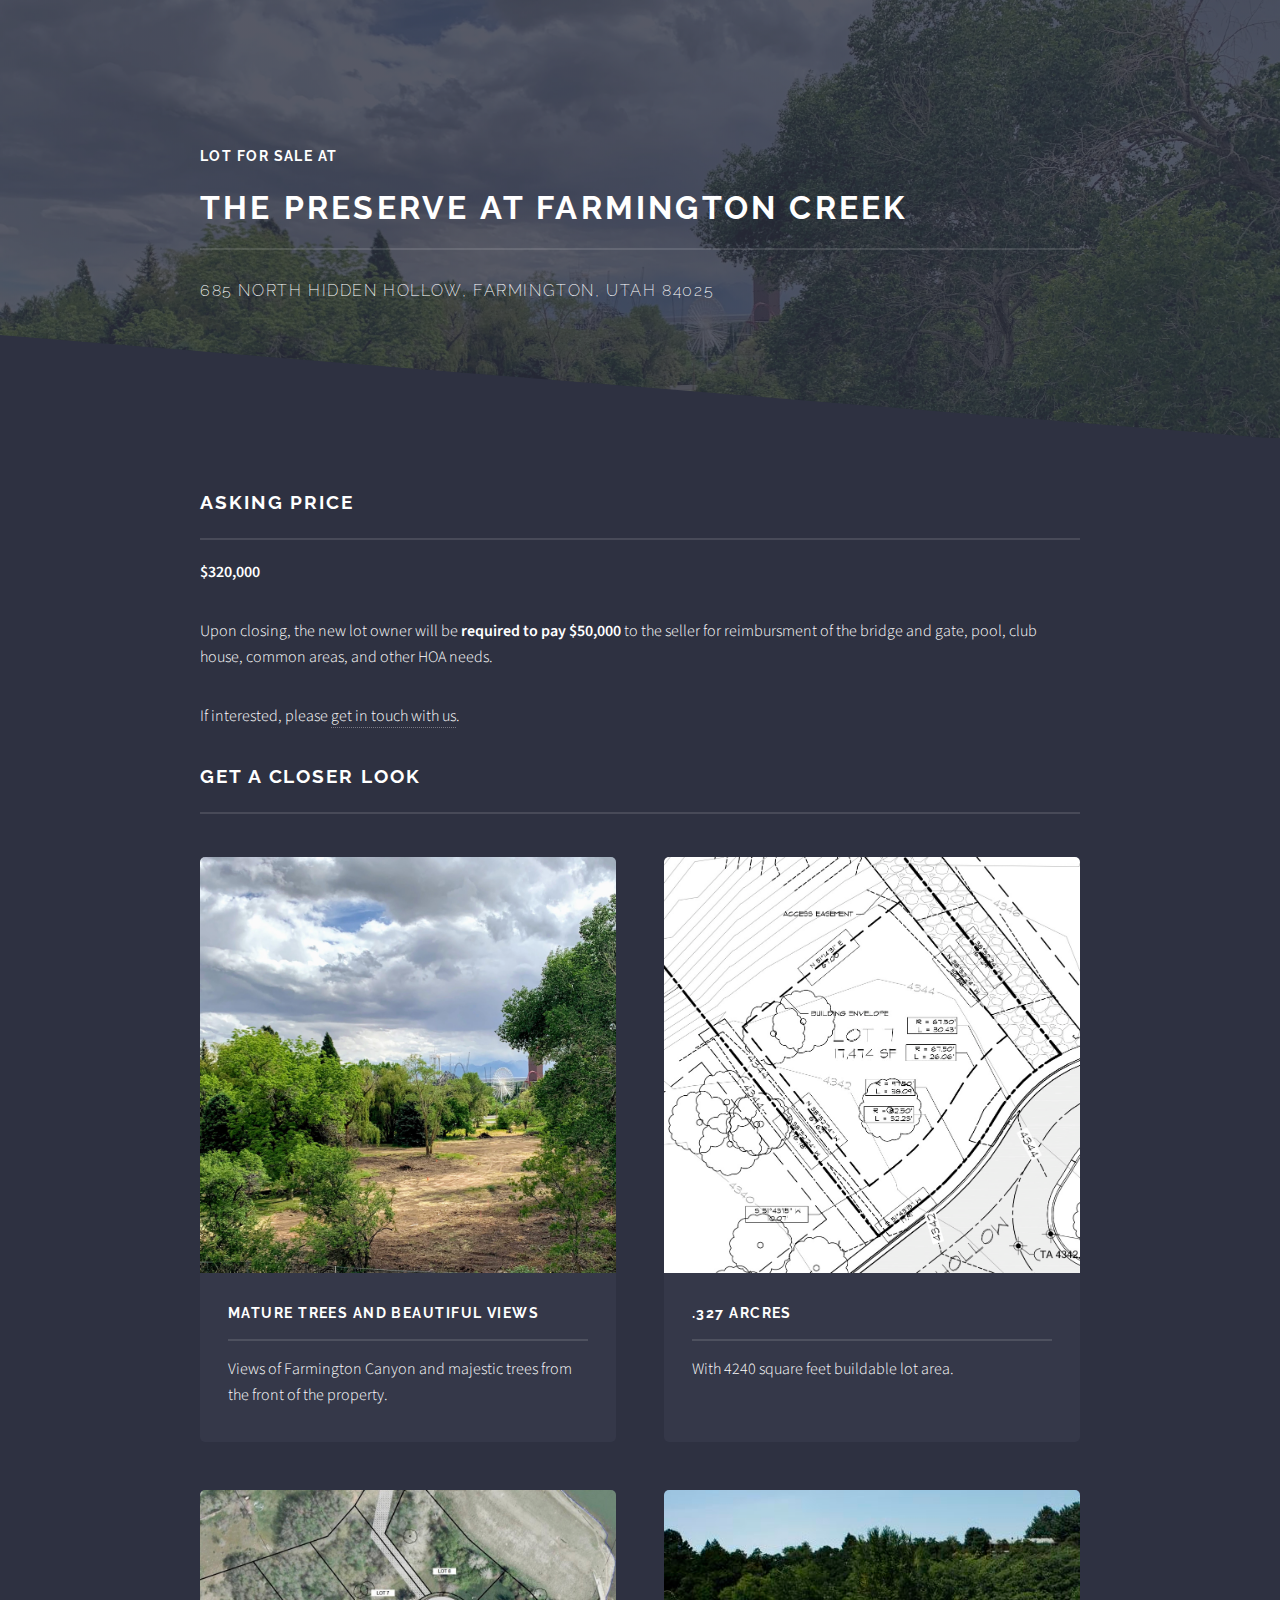
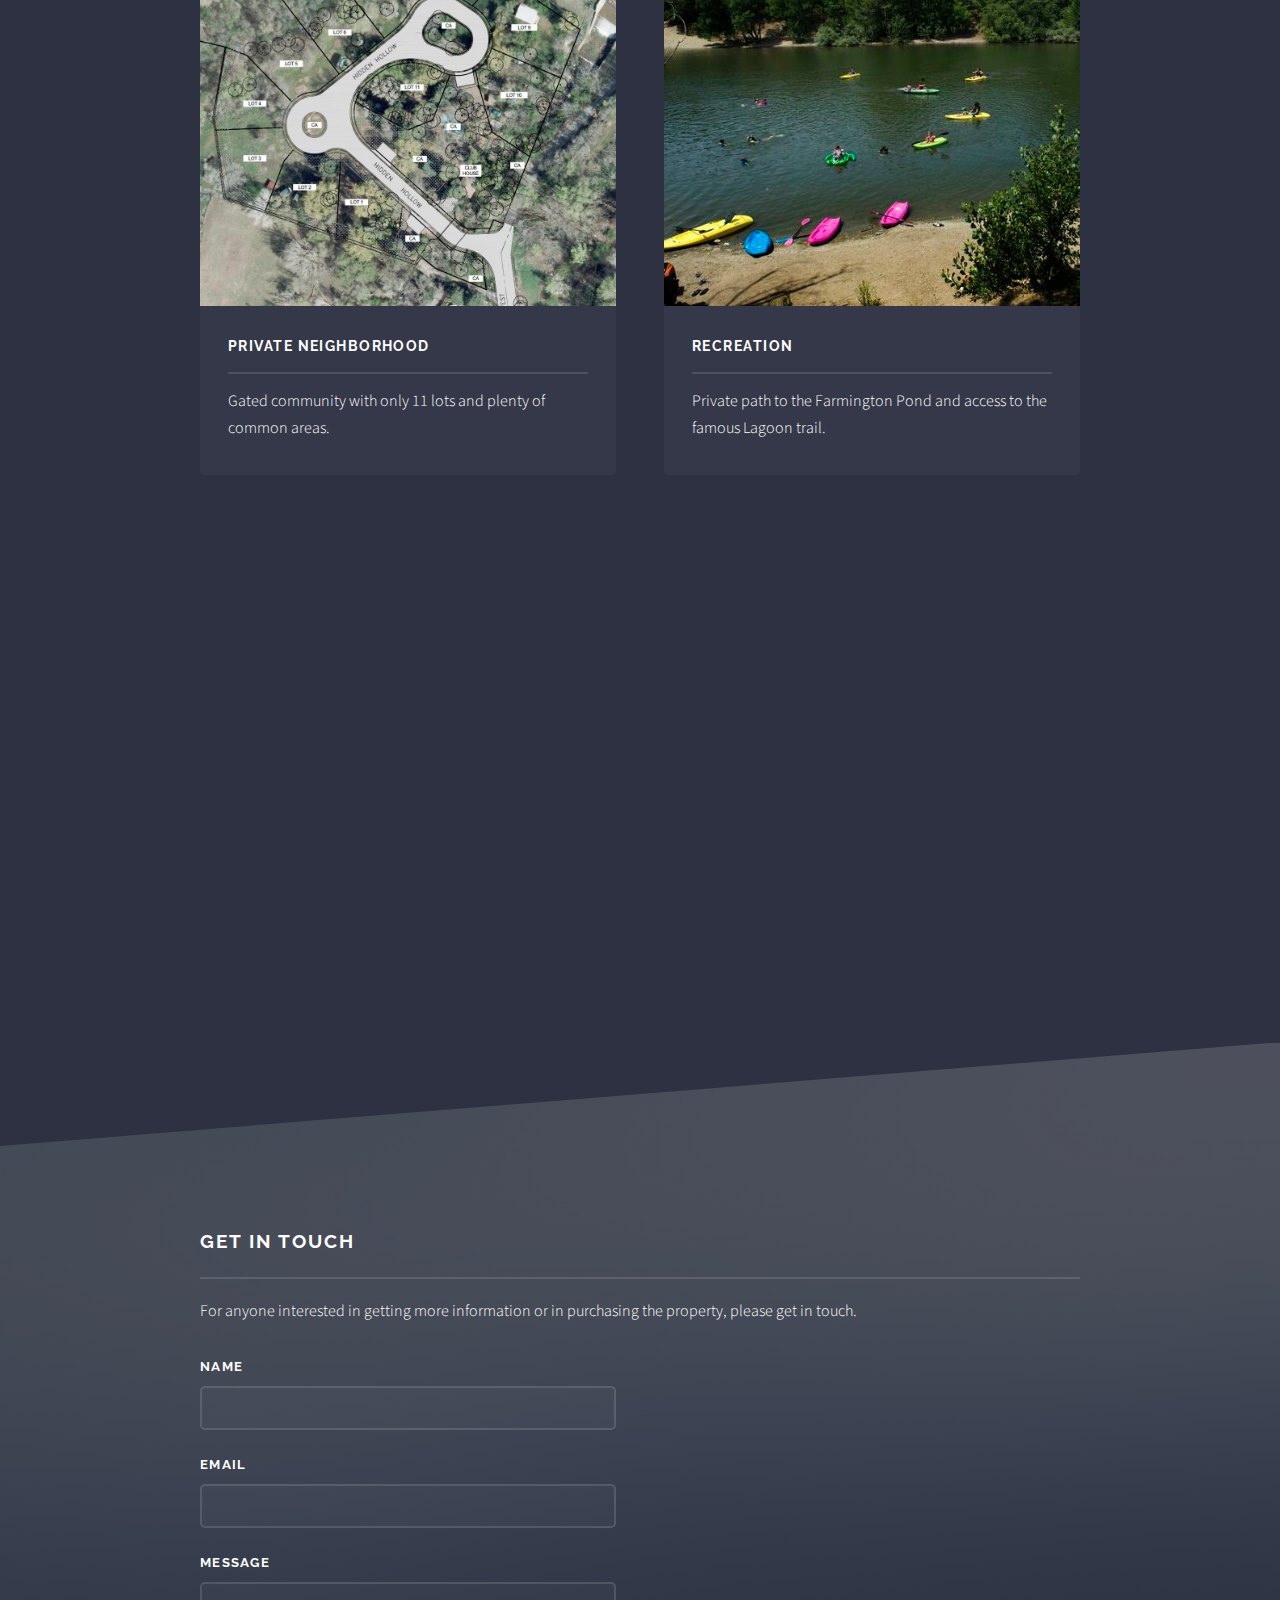
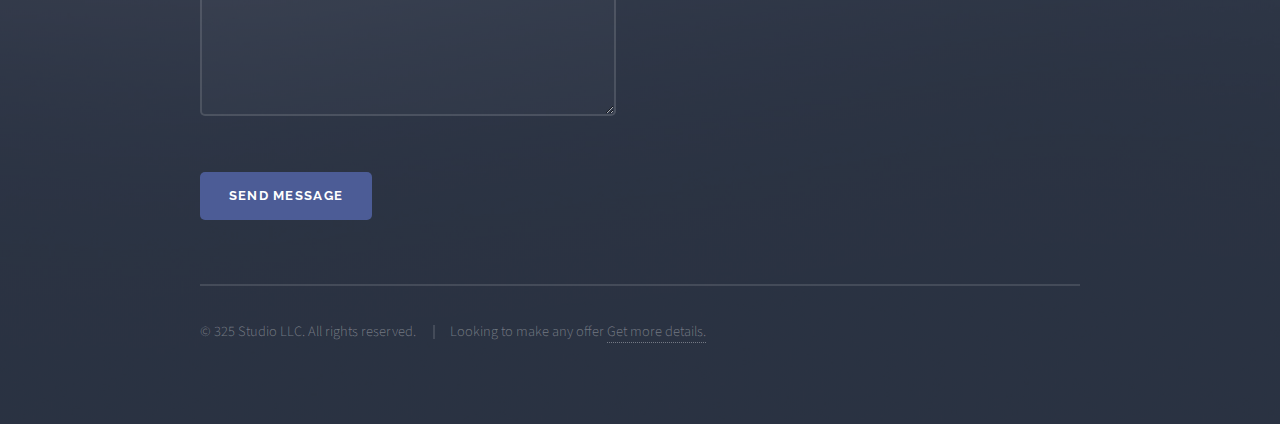
==== commit 5cfa7086: "Update index.html" ====
--- a/index.html
+++ b/index.html
@@ -36,27 +36,23 @@
 				<!-- Wrapper -->
 					<section id="wrapper">
 					<!-- Banner -->
-						<section id="banner">
+						<header>
 							<div class="inner">
 								<h3>Lot for sale at</h3>
 								<h2>The Preserve at Farmington Creek</h2>
 								<p>685 North Hidden Hollow, Farmington, Utah 84025</p>
 							</div>
-						</section>
+						</header>
 											
 					<!-- Two -->
 						<section id="two" class="wrapper alt style1">
 							<div class="inner">
-								<h2 class="major">Lot price $320,000</h2>
-								<ul class="alt">
-									<li>Upon closing, the new lot owner will be <strong>required to pay $50,000</strong> to the seller for reimbursment of the bridge and gate, pool, club house, common areas, and other HOA needs.</a></li>
-									<li><a href="/images/montly-fee-acknowledgement.pdf">HOA monthly fee acknowledgement</li>
-									<li><a href="/images/final-plat-farmington-preserve.pdf">Final plat Design</a></li>
-									<li><a href="/images/CC&R.pdf">CC&R</a></li>
-								</ul>
-									<p></p>
-									<p>If interested, please <a href="#footer">get in touch with us</a>.</p>
-
+								<h2 class="major">Asking Price</h2>
+								<p><strong>$320,000</strong></p>
+								<p>Upon closing, the new lot owner will be <strong>required to pay $50,000</strong> to the seller for reimbursment of the bridge and gate, pool, club house, common areas, and other HOA needs.</p>
+								
+								<p>If interested, please <a href="#footer">get in touch with us</a>.</p>
+	
 								<h2 class="major">Get a closer look</h2>
 							
 								<section class="features">
@@ -131,7 +127,7 @@
 							</ul> -->
 							<ul class="copyright">
 								<li>&copy; 325 Studio LLC. All rights reserved.</li>
-								<!-- <li>Design: <a href="http://html5up.net">HTML5 UP</a></li> -->
+								<li>Looking to make any offer <a href="https://preserve-farmington-creek.netlify.app/offer-details">Get more details.</a></li>
 							</ul>
 						</div>
 					</section>
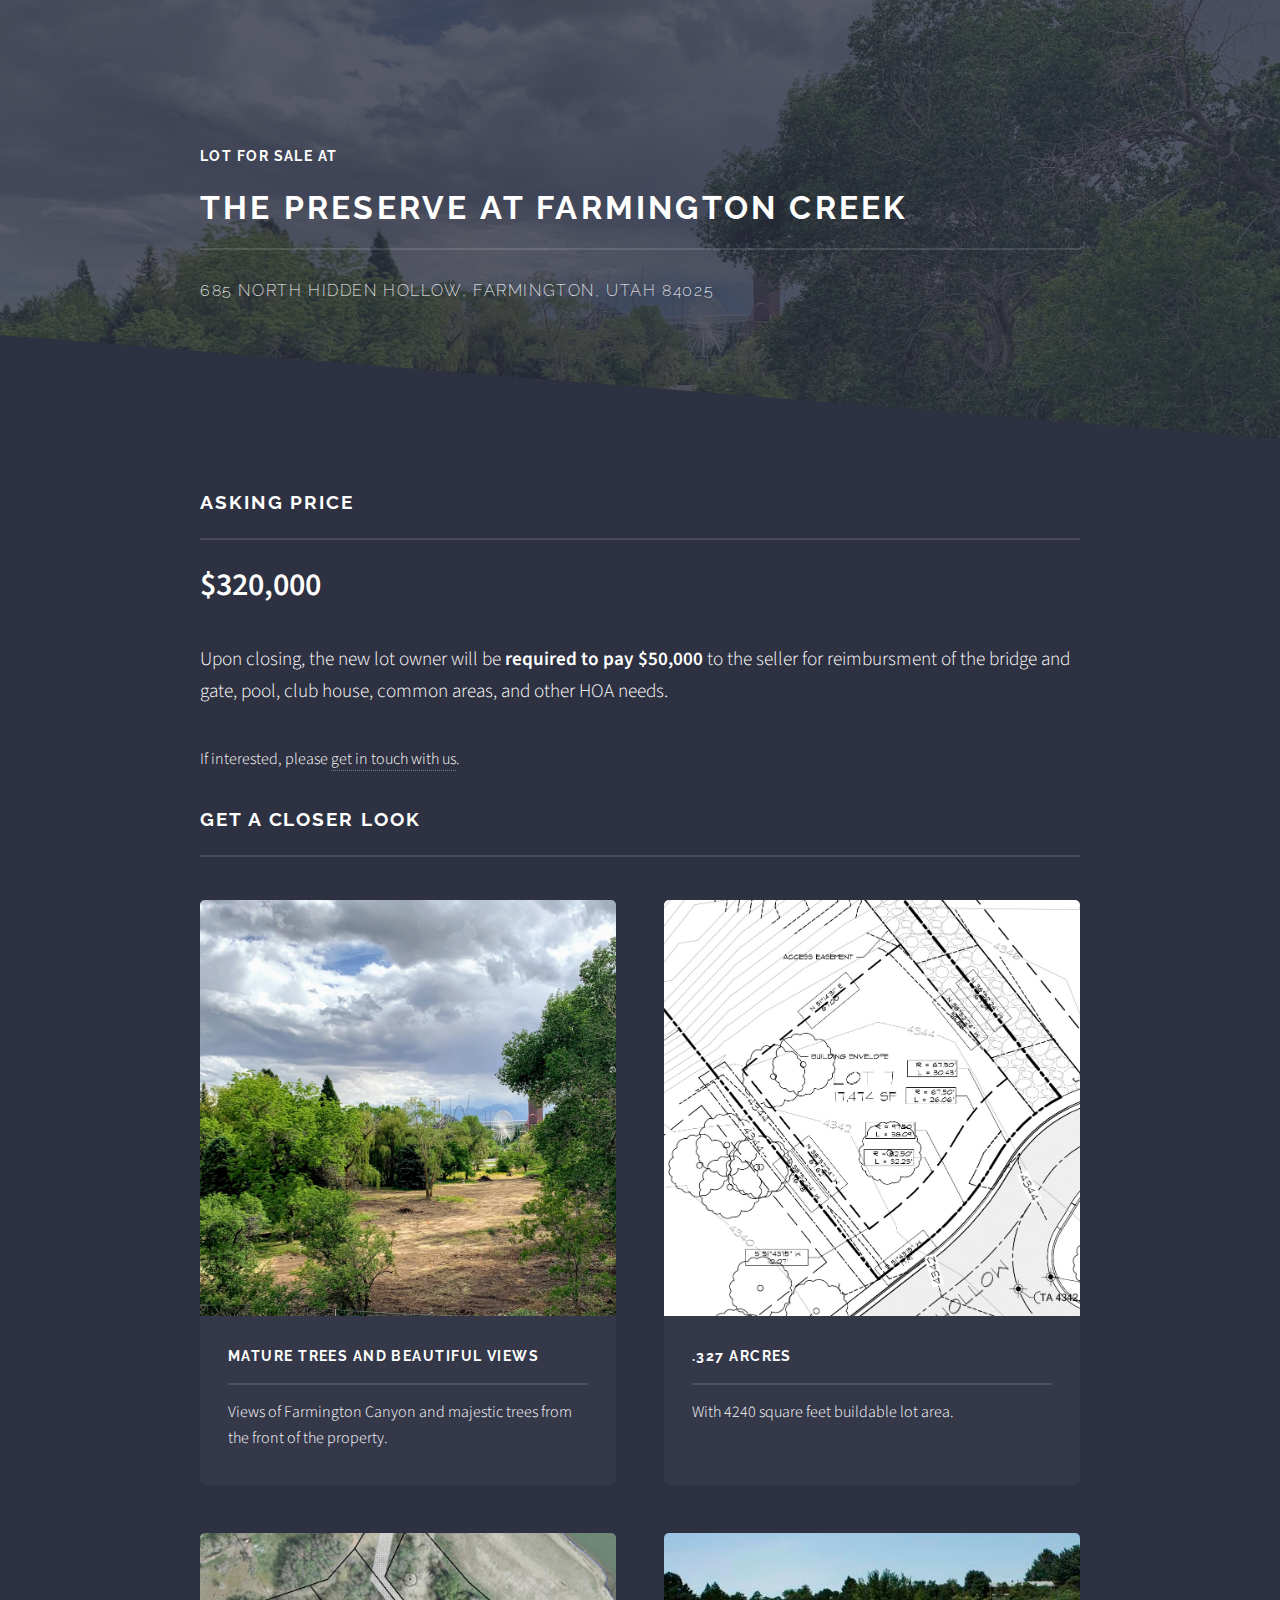
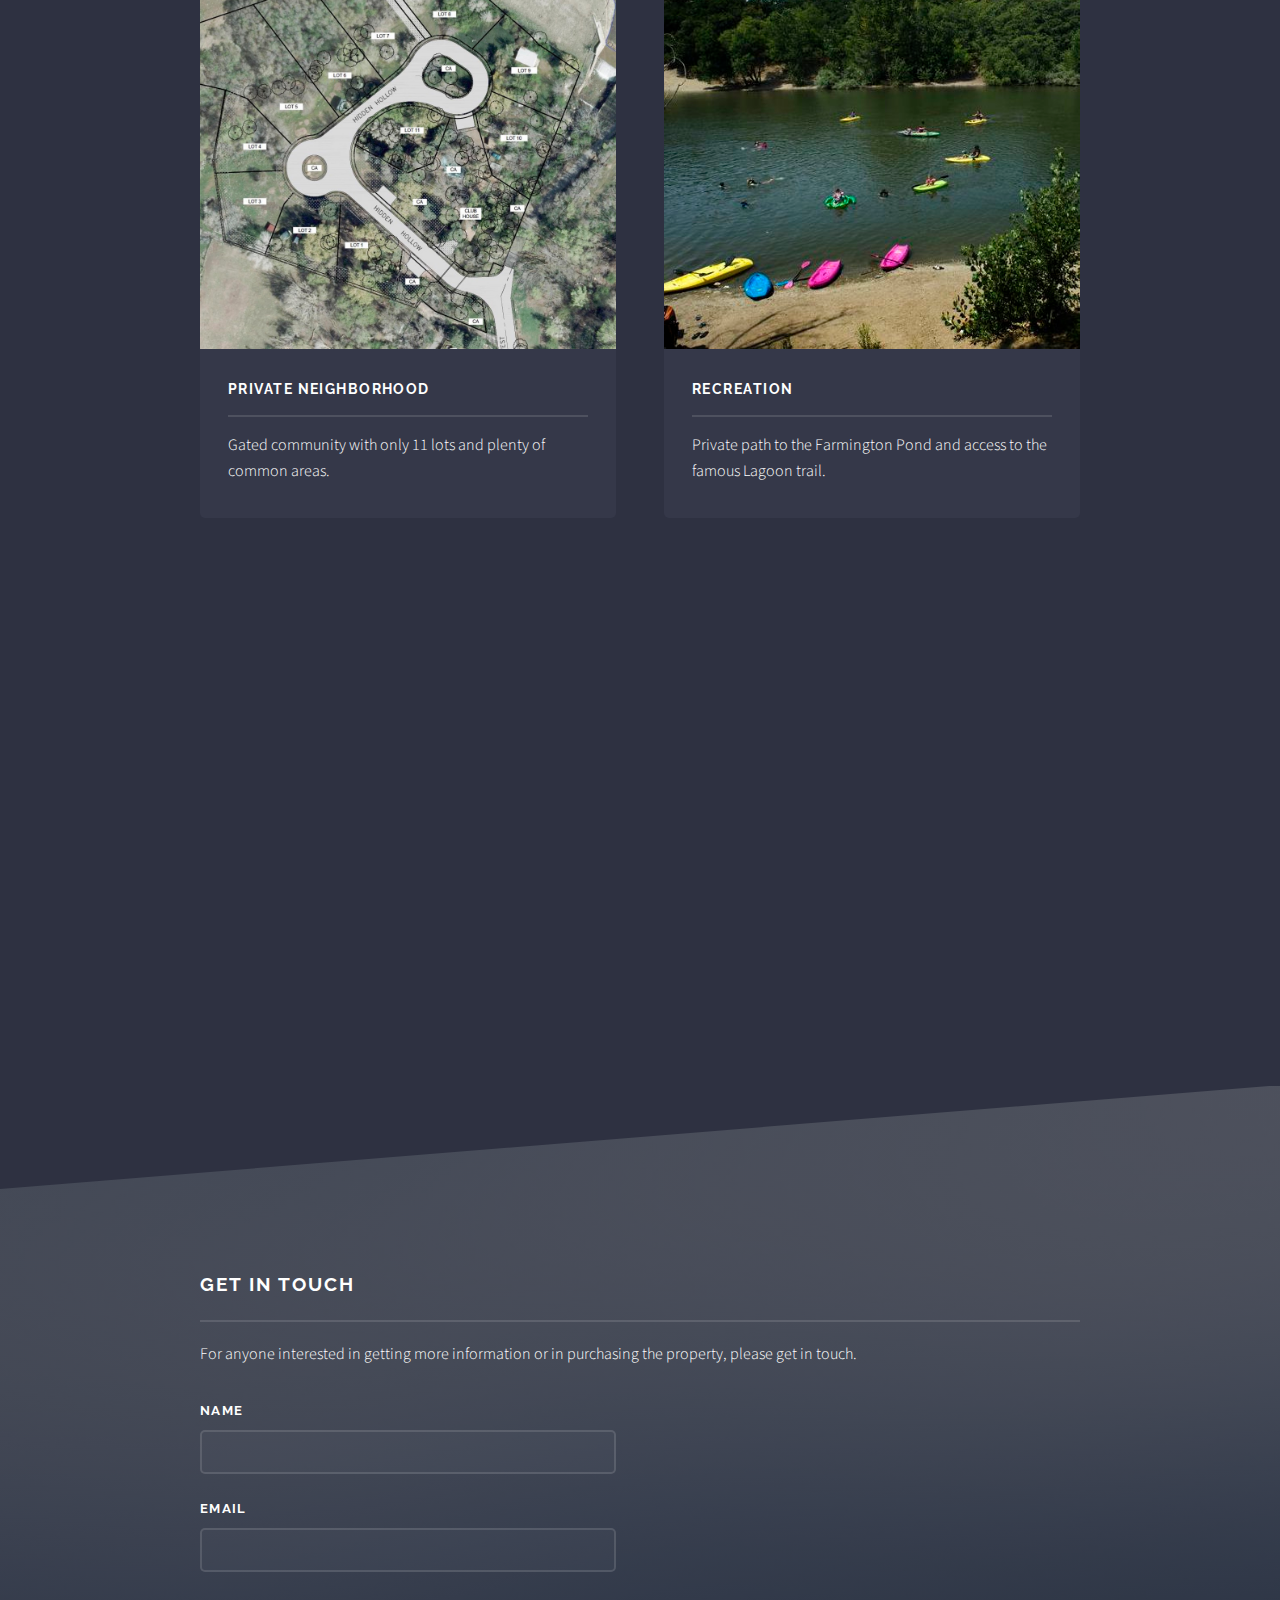
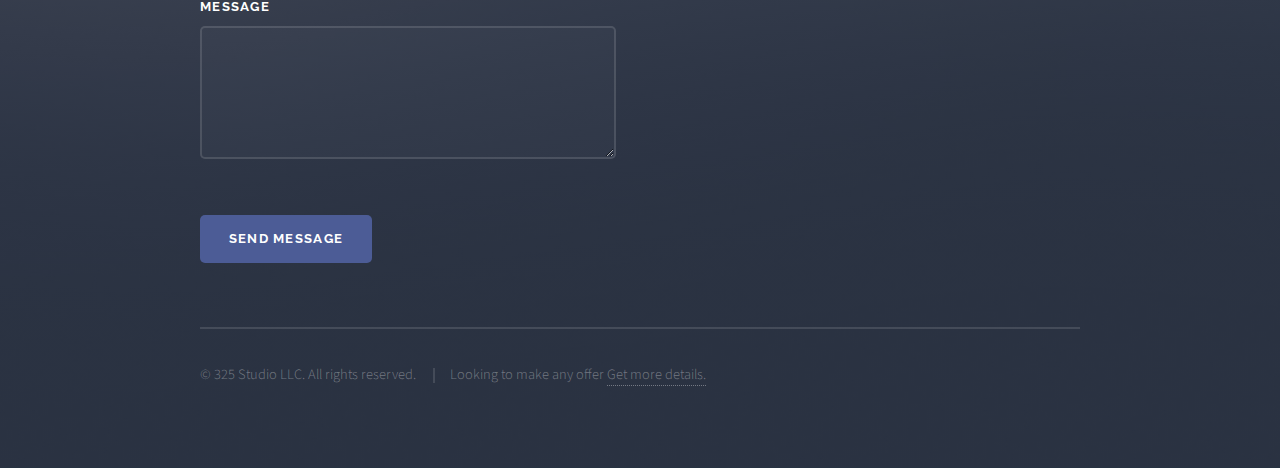
==== commit 68113ab3: "Update index.html" ====
--- a/index.html
+++ b/index.html
@@ -48,8 +48,8 @@
 						<section id="two" class="wrapper alt style1">
 							<div class="inner">
 								<h2 class="major">Asking Price</h2>
-								<p><strong>$320,000</strong></p>
-								<p>Upon closing, the new lot owner will be <strong>required to pay $50,000</strong> to the seller for reimbursment of the bridge and gate, pool, club house, common areas, and other HOA needs.</p>
+								<p><strong style="font-size: 32px;">$320,000</strong></p>
+								<p style="font-size: 120%;">Upon closing, the new lot owner will be <strong>required to pay $50,000</strong> to the seller for reimbursment of the bridge and gate, pool, club house, common areas, and other HOA needs.</p>
 								
 								<p>If interested, please <a href="#footer">get in touch with us</a>.</p>
 	
@@ -127,7 +127,7 @@
 							</ul> -->
 							<ul class="copyright">
 								<li>&copy; 325 Studio LLC. All rights reserved.</li>
-								<li>Looking to make any offer <a href="https://preserve-farmington-creek.netlify.app/offer-details">Get more details.</a></li>
+								<li>Looking to make any offer <a href="https://preserve-farmington-creek.netlify.app/offer-details.html">Get more details.</a></li>
 							</ul>
 						</div>
 					</section>
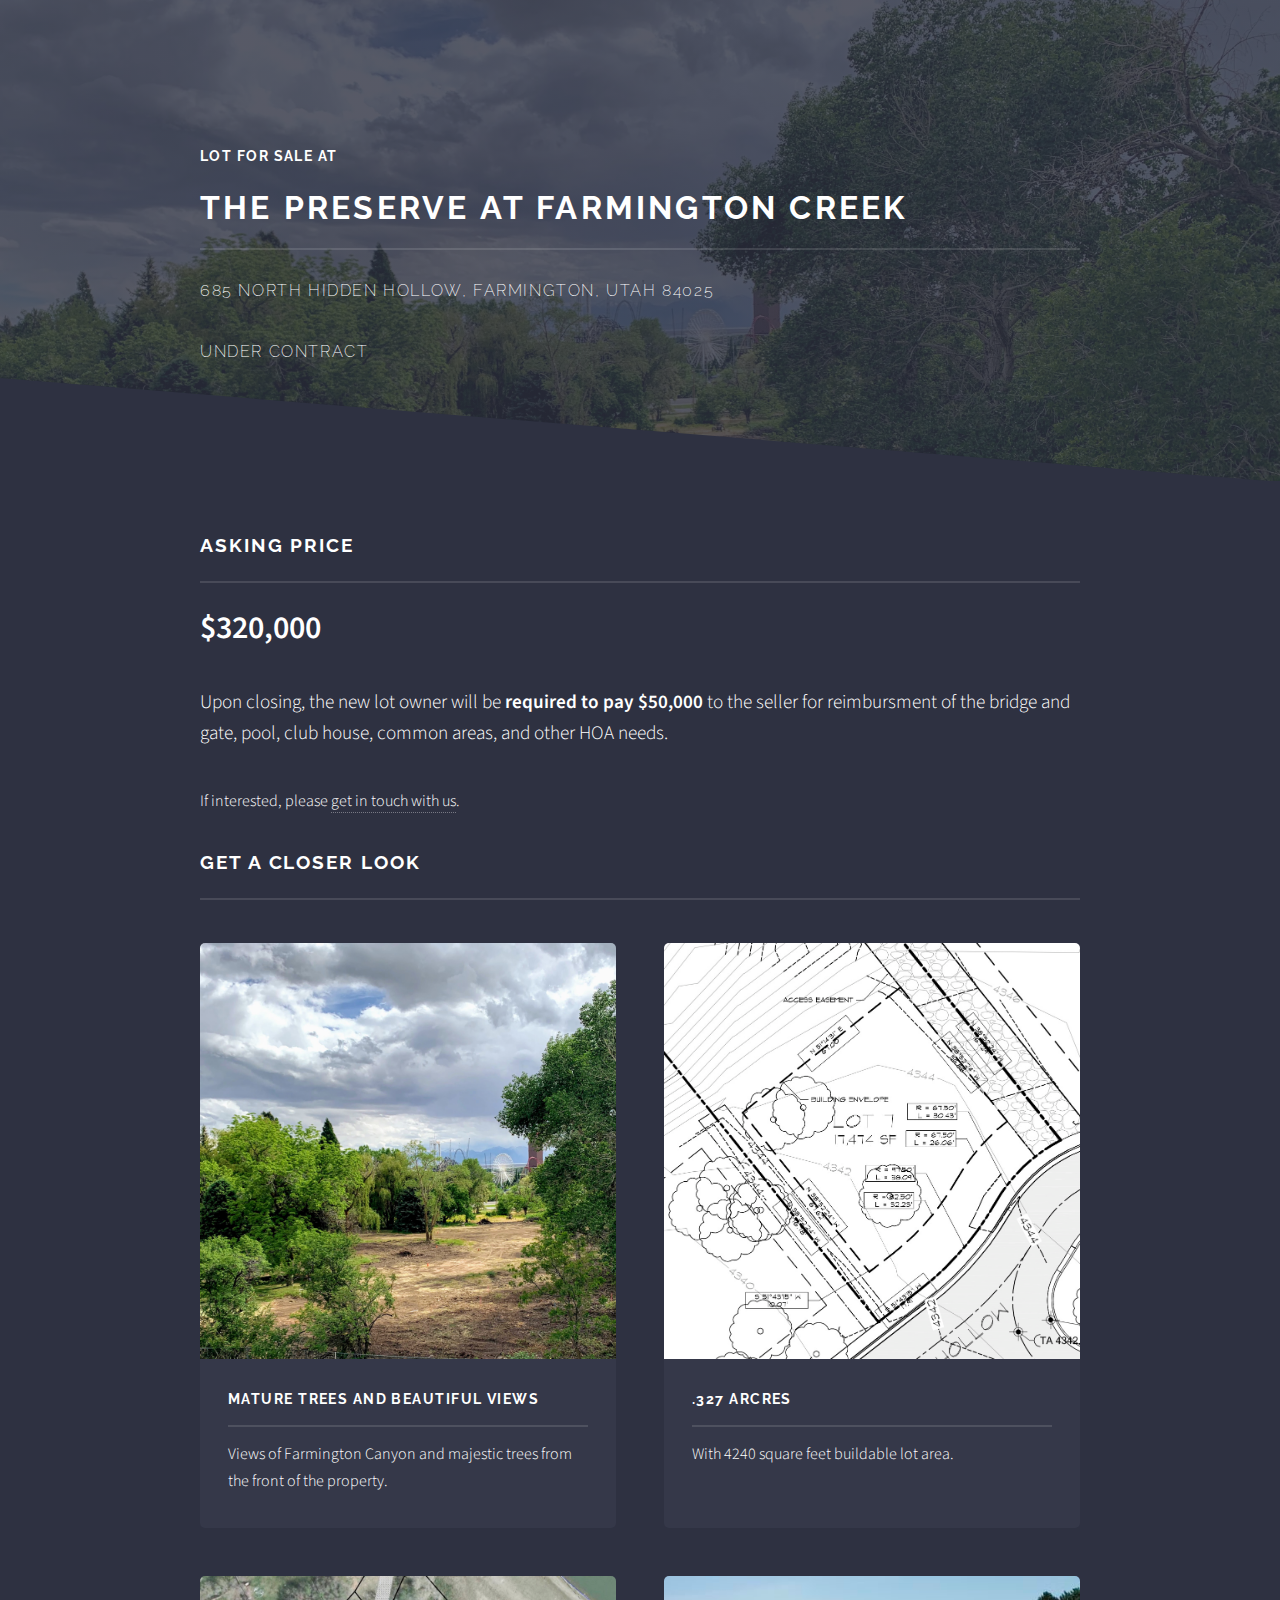
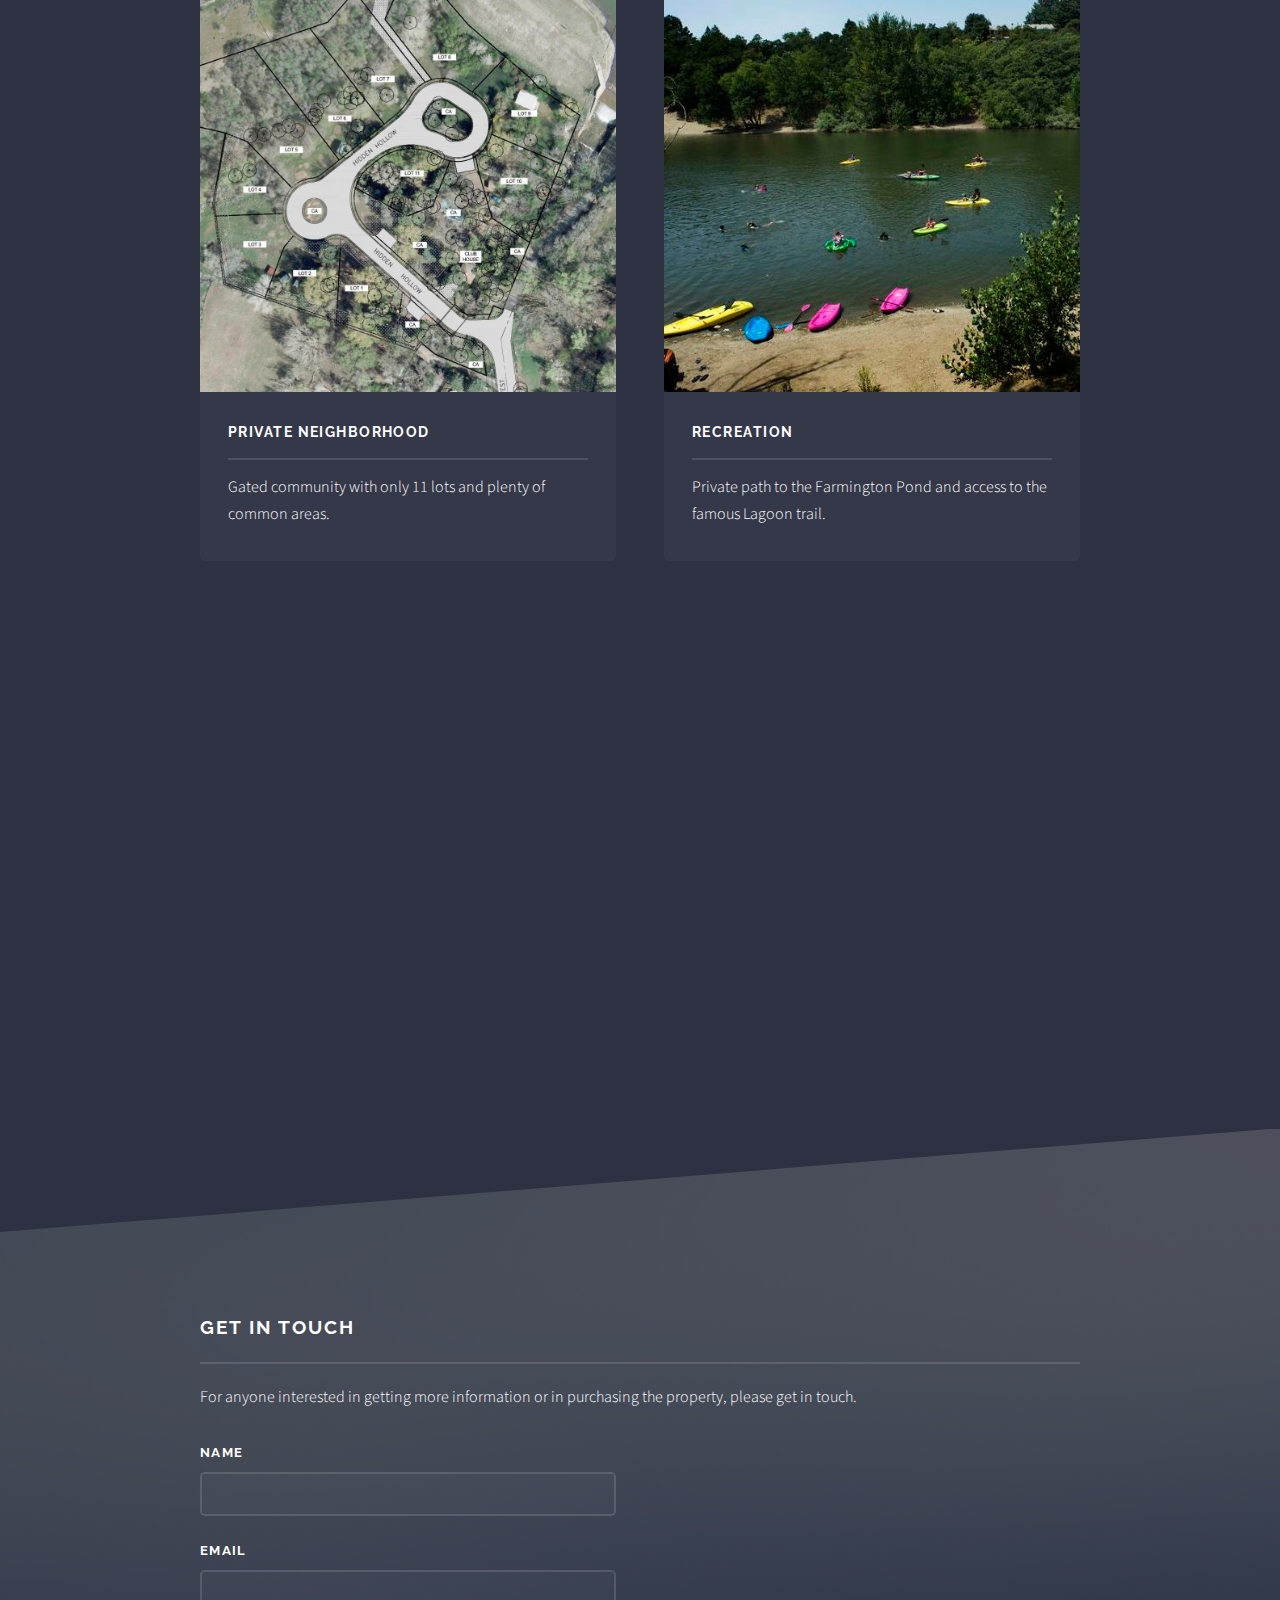
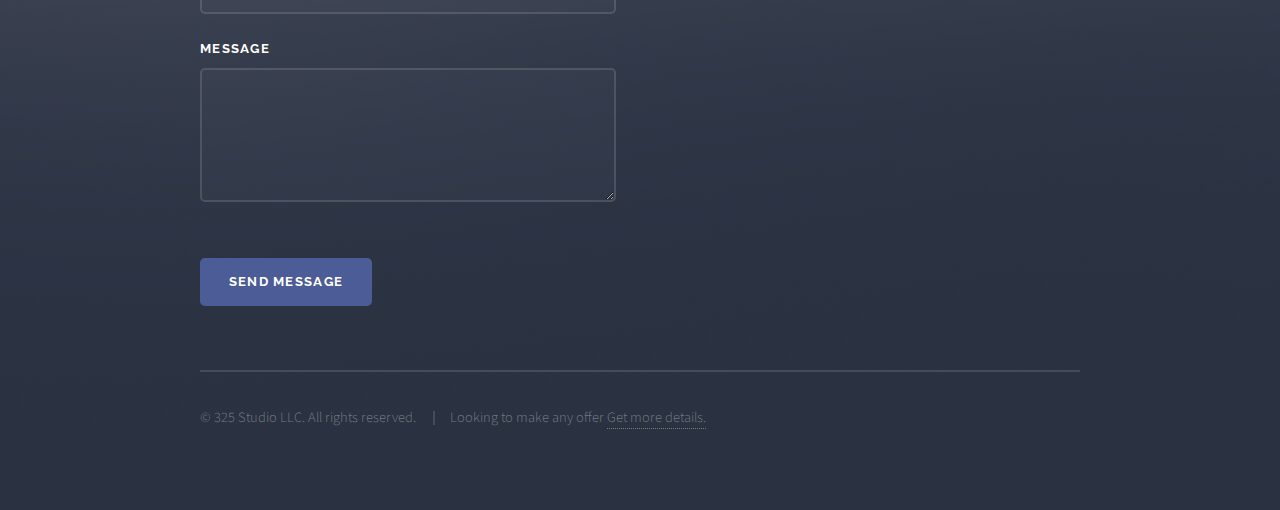
==== commit 9e21a65b: "Update index.html" ====
--- a/index.html
+++ b/index.html
@@ -41,6 +41,7 @@
 								<h3>Lot for sale at</h3>
 								<h2>The Preserve at Farmington Creek</h2>
 								<p>685 North Hidden Hollow, Farmington, Utah 84025</p>
+								<h1><span class="badge badge-info">Under Contract</span></h1>
 							</div>
 						</header>
 											
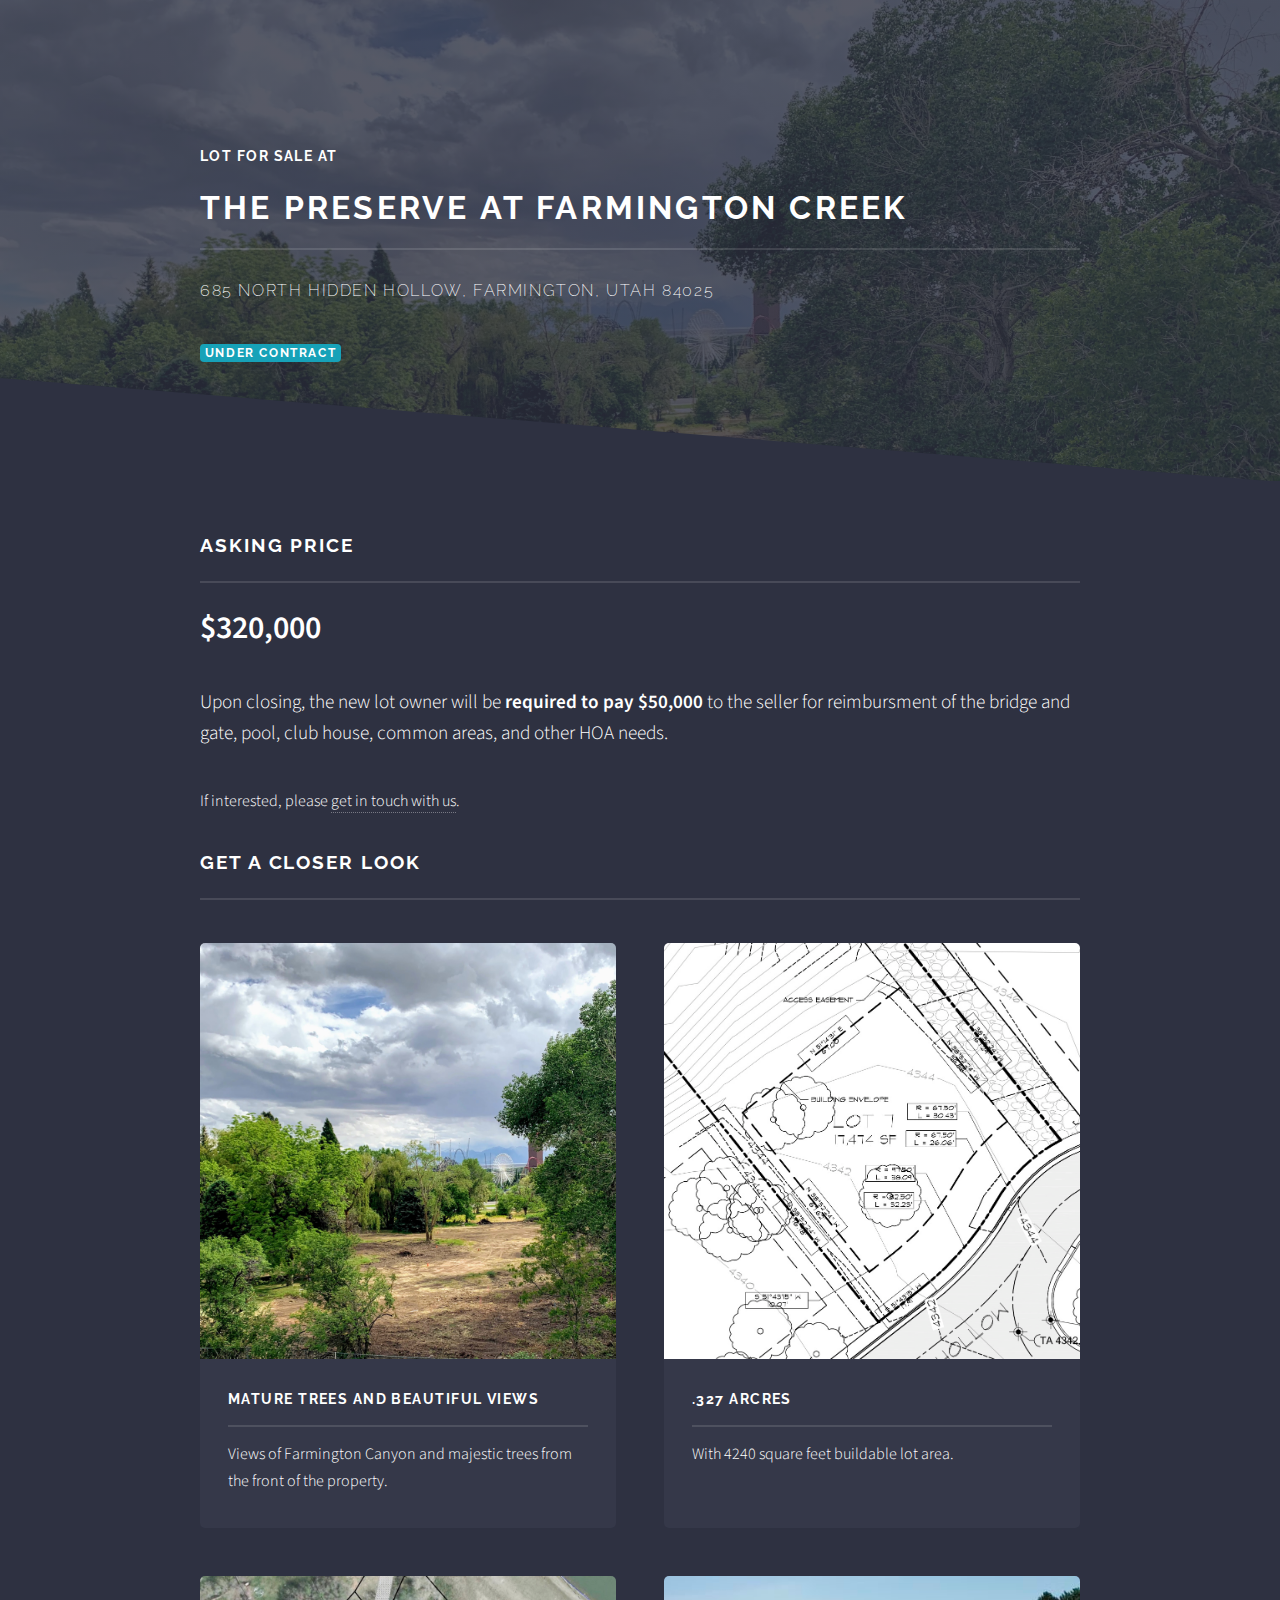
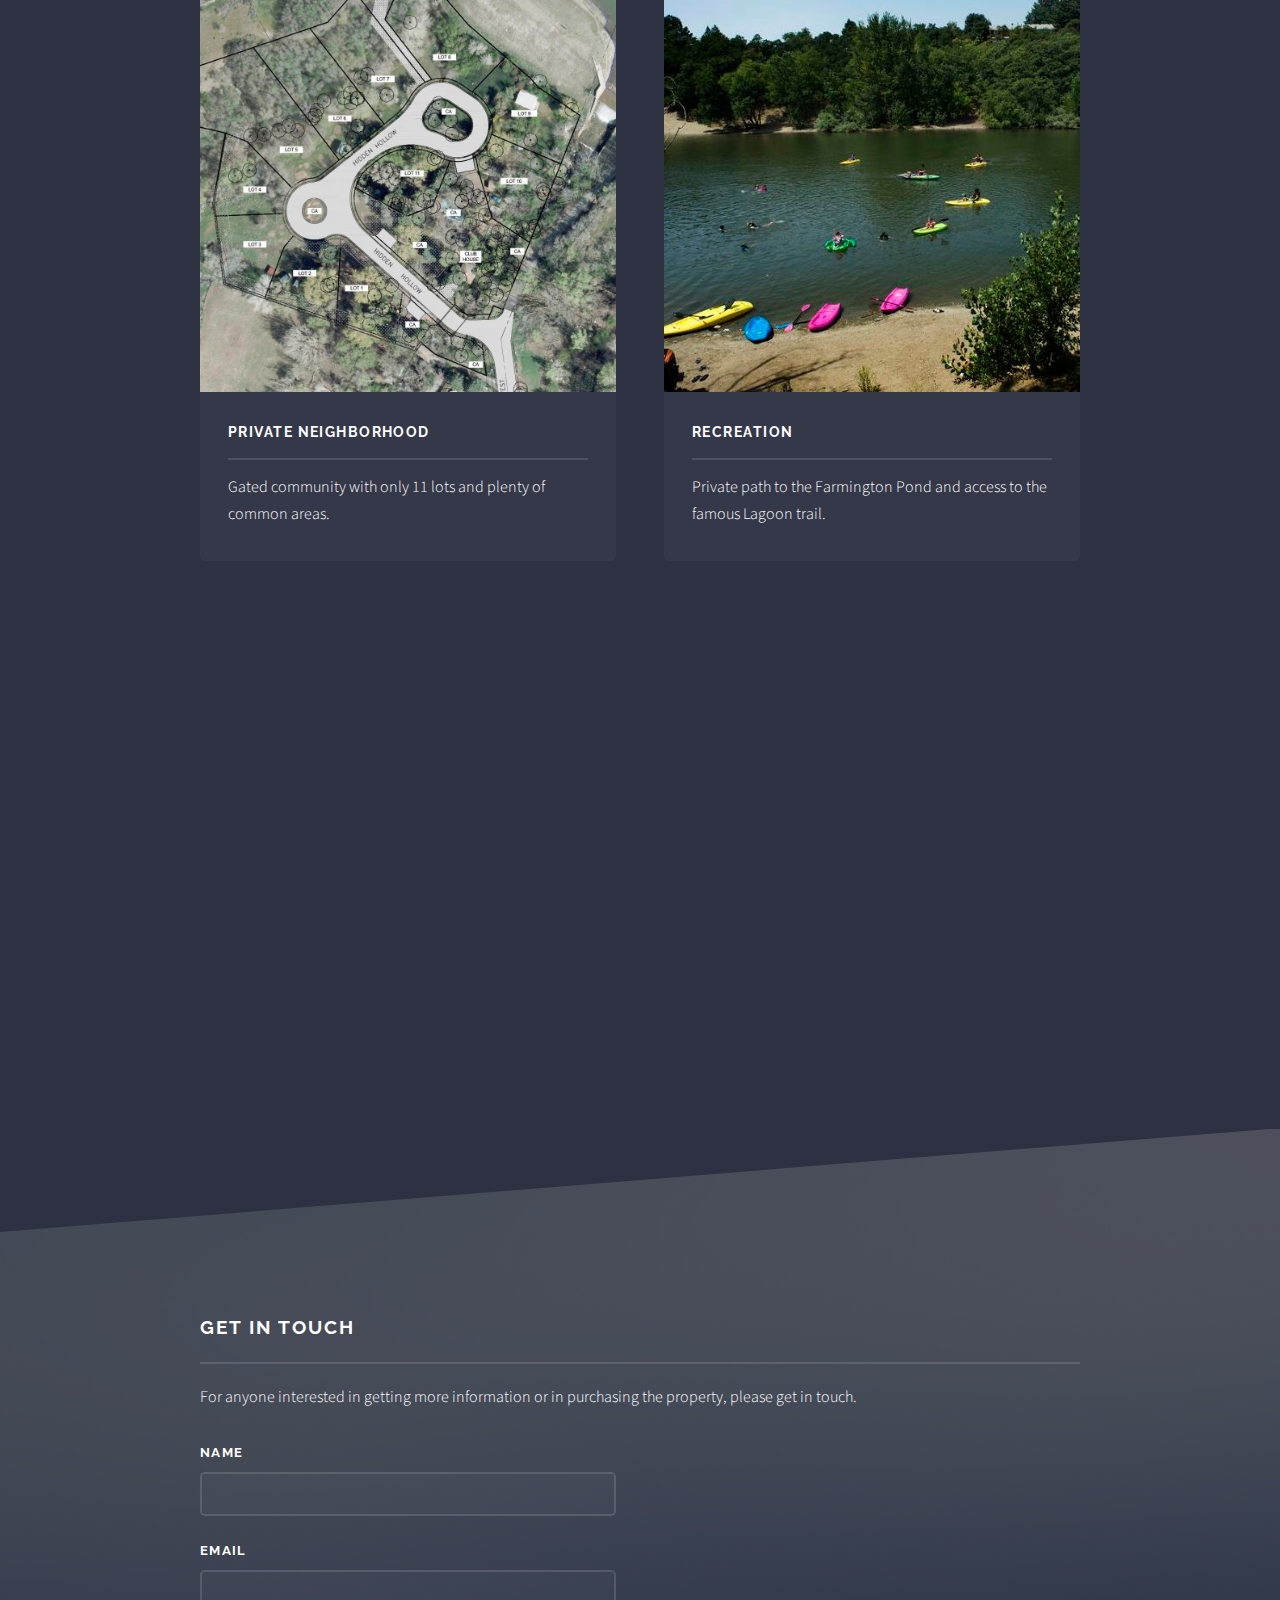
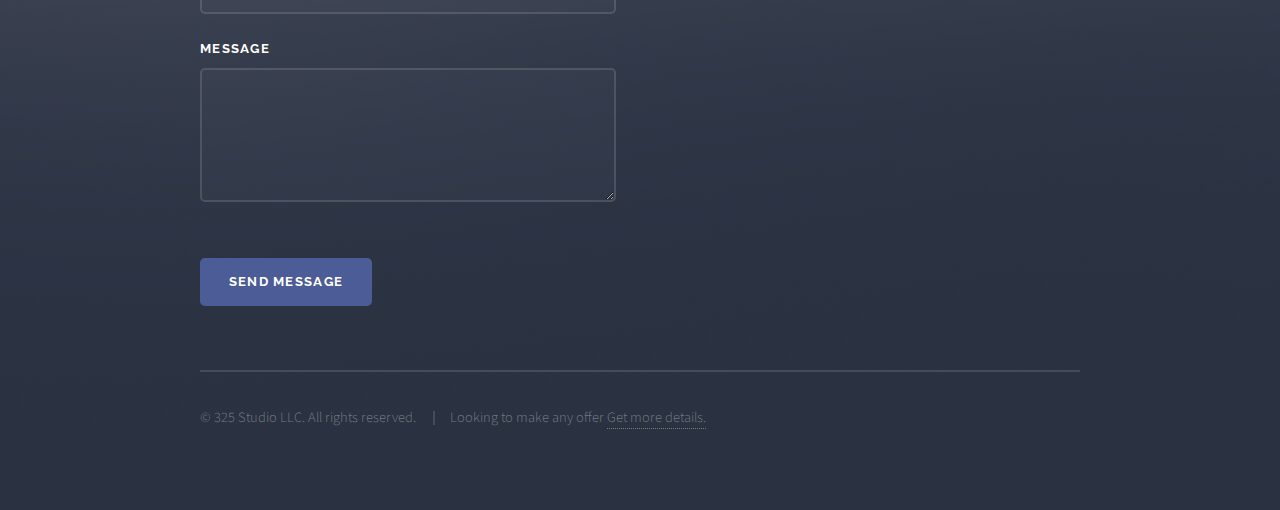
==== commit 9fc9e236: "Update index.html" ====
--- a/index.html
+++ b/index.html
@@ -41,7 +41,7 @@
 								<h3>Lot for sale at</h3>
 								<h2>The Preserve at Farmington Creek</h2>
 								<p>685 North Hidden Hollow, Farmington, Utah 84025</p>
-								<h1><span class="badge badge-info">Under Contract</span></h1>
+								<h1><span class="badge badge-pill badge-info">Under Contract</span></h1>
 							</div>
 						</header>
 											
--- a/assets/css/main.css
+++ b/assets/css/main.css
@@ -73,6 +73,29 @@
 }
 
 /* Basic */
+
+.badge-info {
+    color: #fff;
+    background-color: #17a2b8;
+}
+.badge-pill {
+    padding-right: .6em;
+    padding-left: .6em;
+    border-radius: 10rem;
+}
+.badge {
+    display: inline-block;
+    padding: .25em .4em;
+    font-size: 75%;
+    font-weight: 700;
+    line-height: 1;
+    text-align: center;
+    white-space: nowrap;
+    vertical-align: baseline;
+    border-radius: .25rem;
+    transition: color .15s ease-in-out,background-color .15s ease-in-out,border-color .15s ease-in-out,box-shadow .15s ease-in-out;
+}
+
 
 	@-ms-viewport {
 		width: device-width;
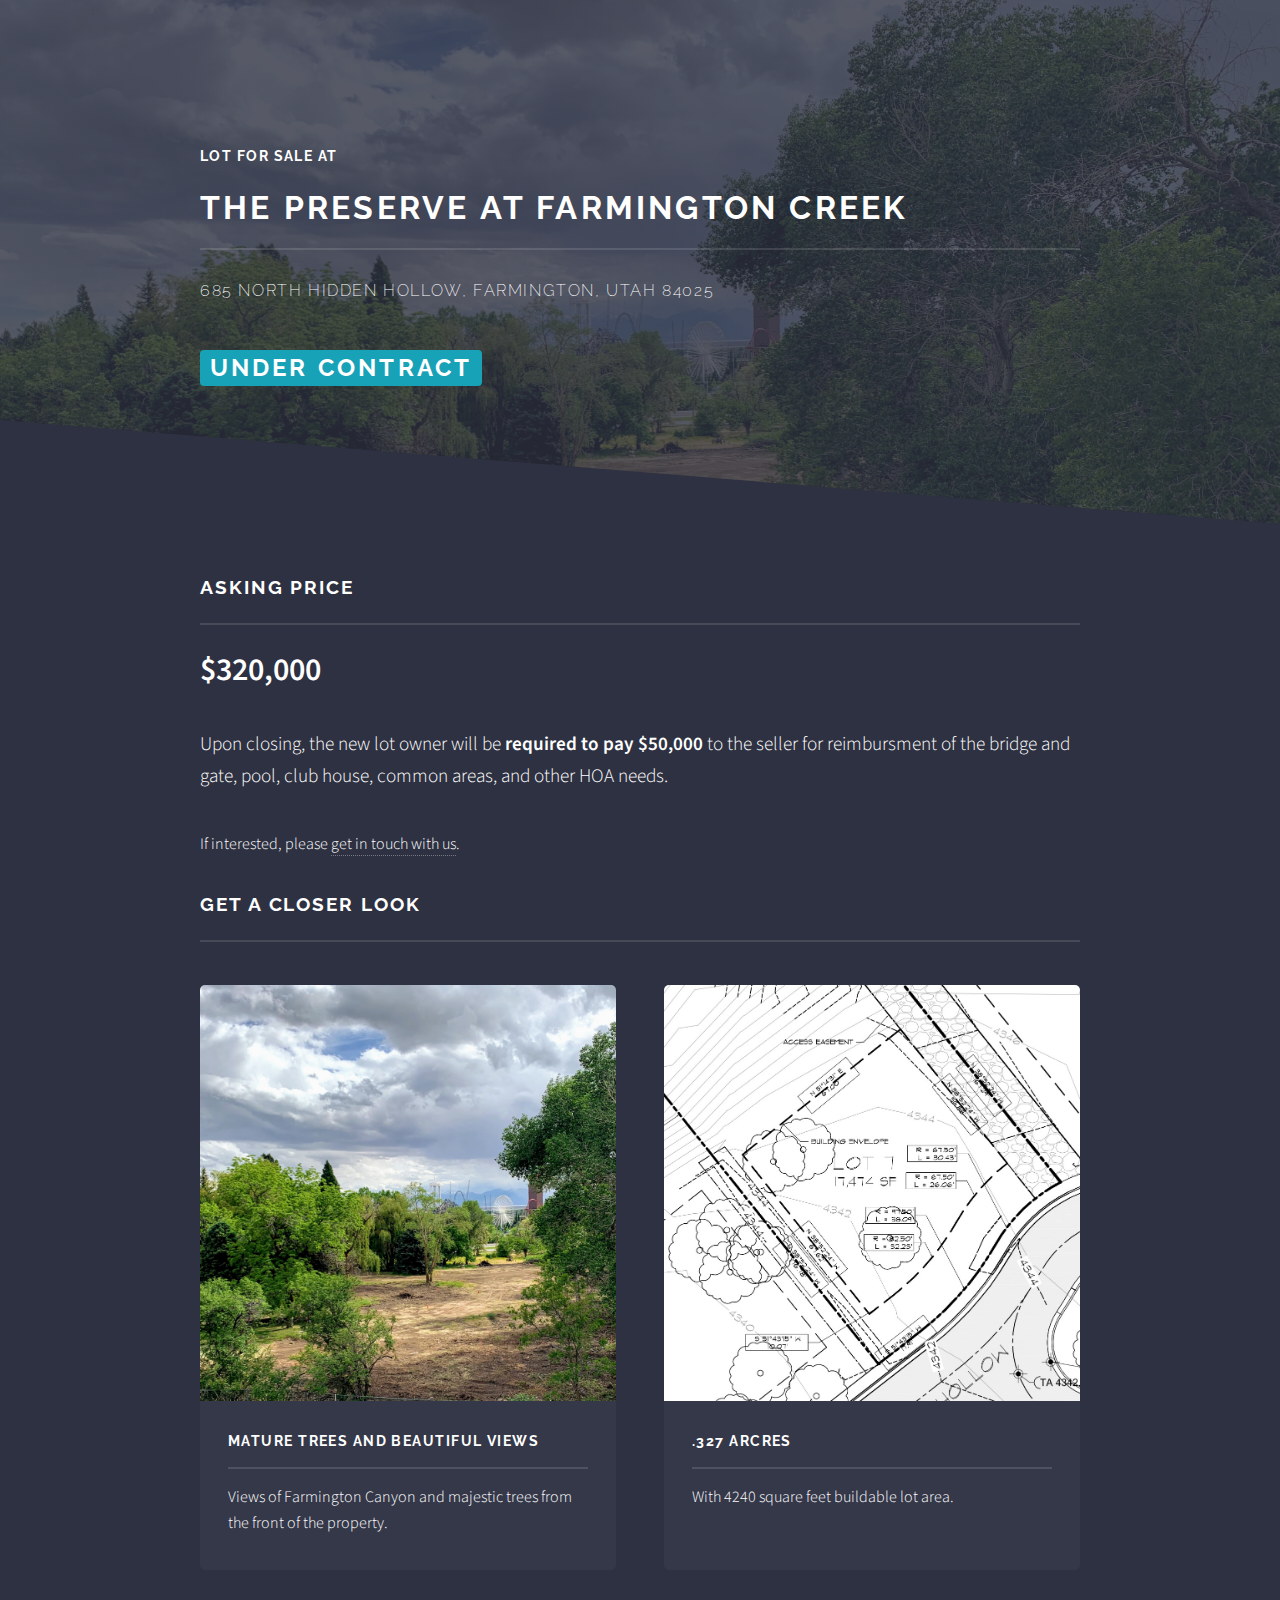
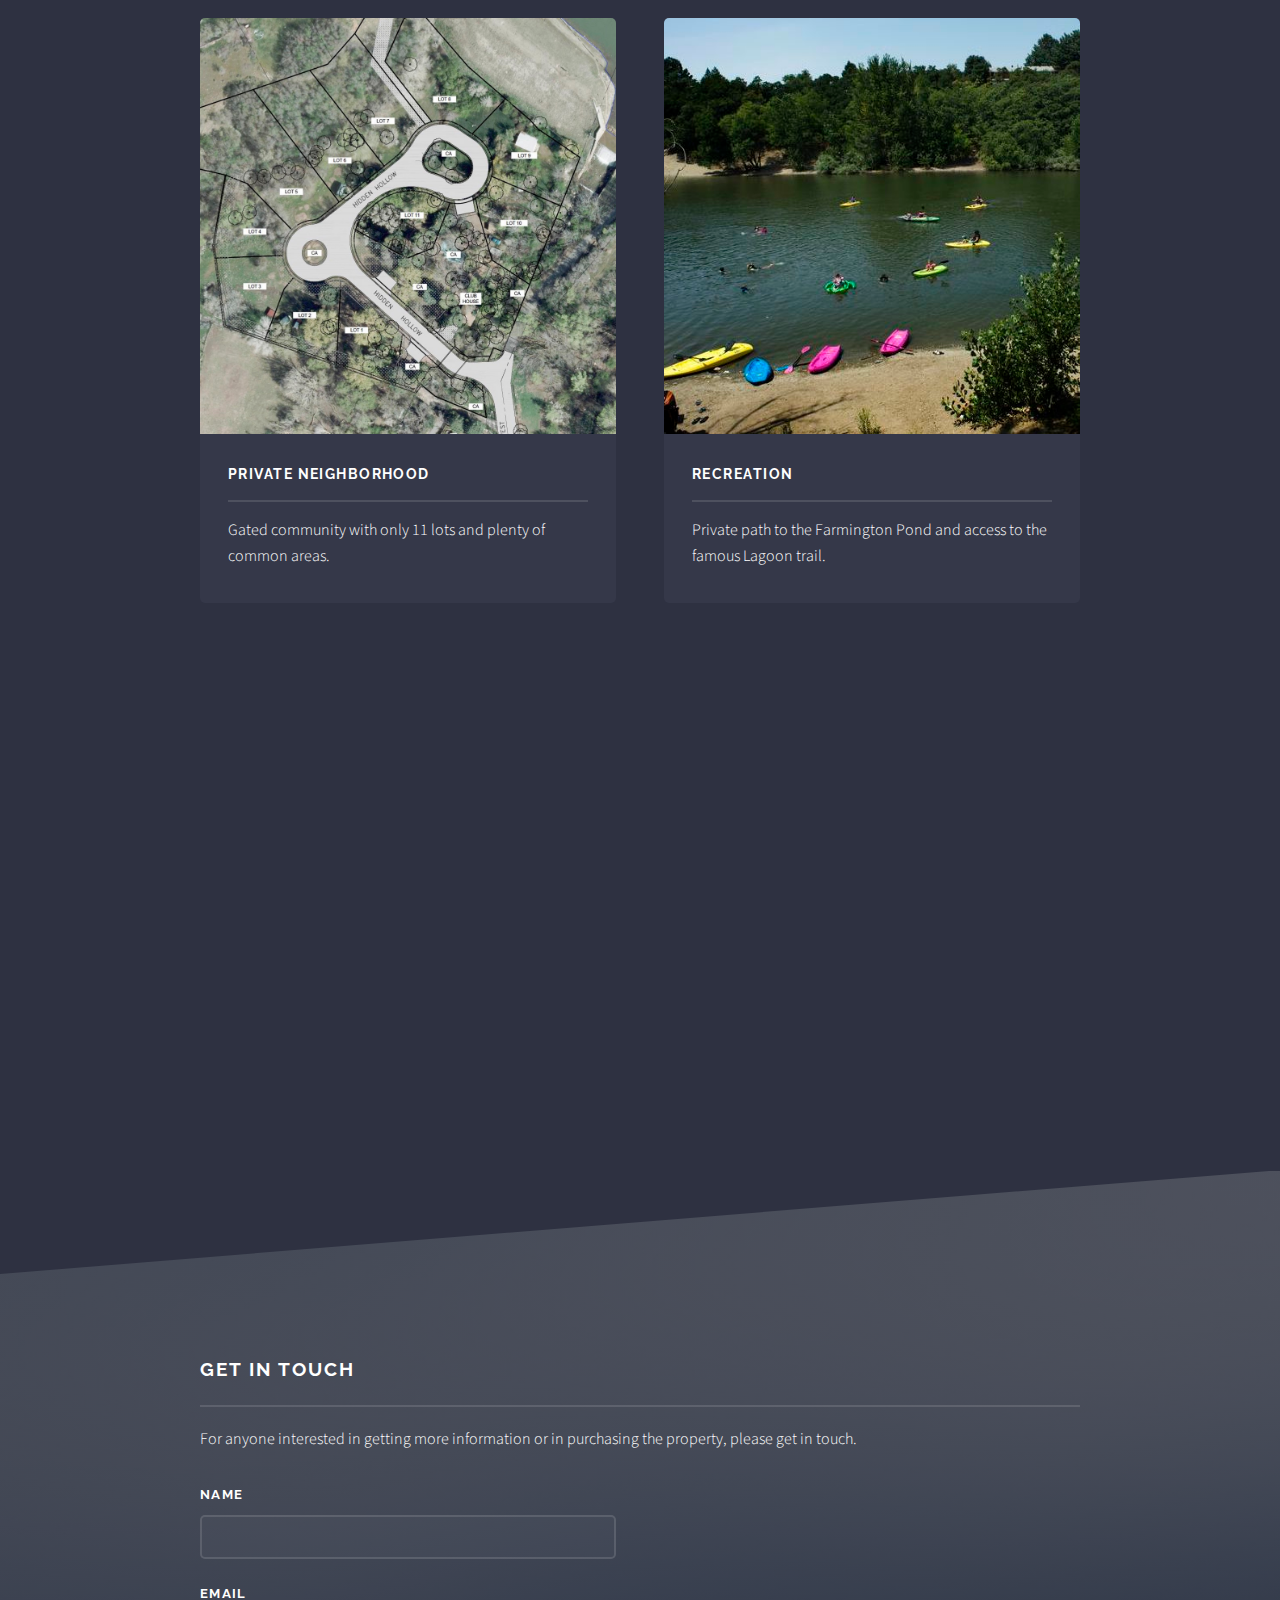
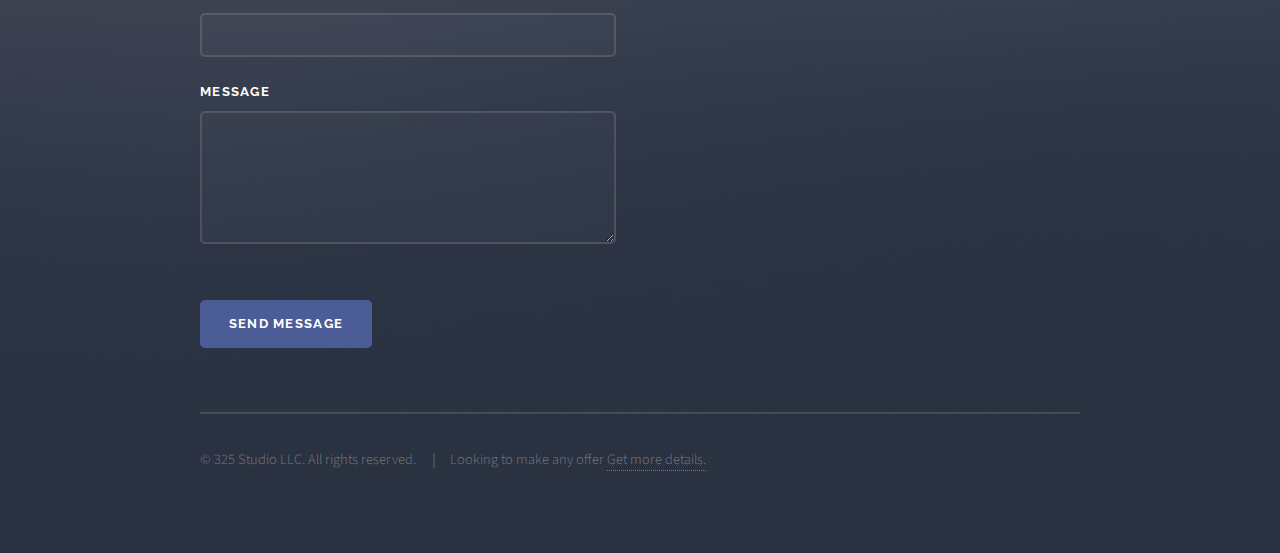
==== commit 046153b7: "Update index.html" ====
--- a/index.html
+++ b/index.html
@@ -41,7 +41,7 @@
 								<h3>Lot for sale at</h3>
 								<h2>The Preserve at Farmington Creek</h2>
 								<p>685 North Hidden Hollow, Farmington, Utah 84025</p>
-								<h1><span class="badge badge-pill badge-info">Under Contract</span></h1>
+								<h1 style="font-size: 200%;"><span class="badge badge-pill badge-info">Under Contract</span></h1>
 							</div>
 						</header>
 											
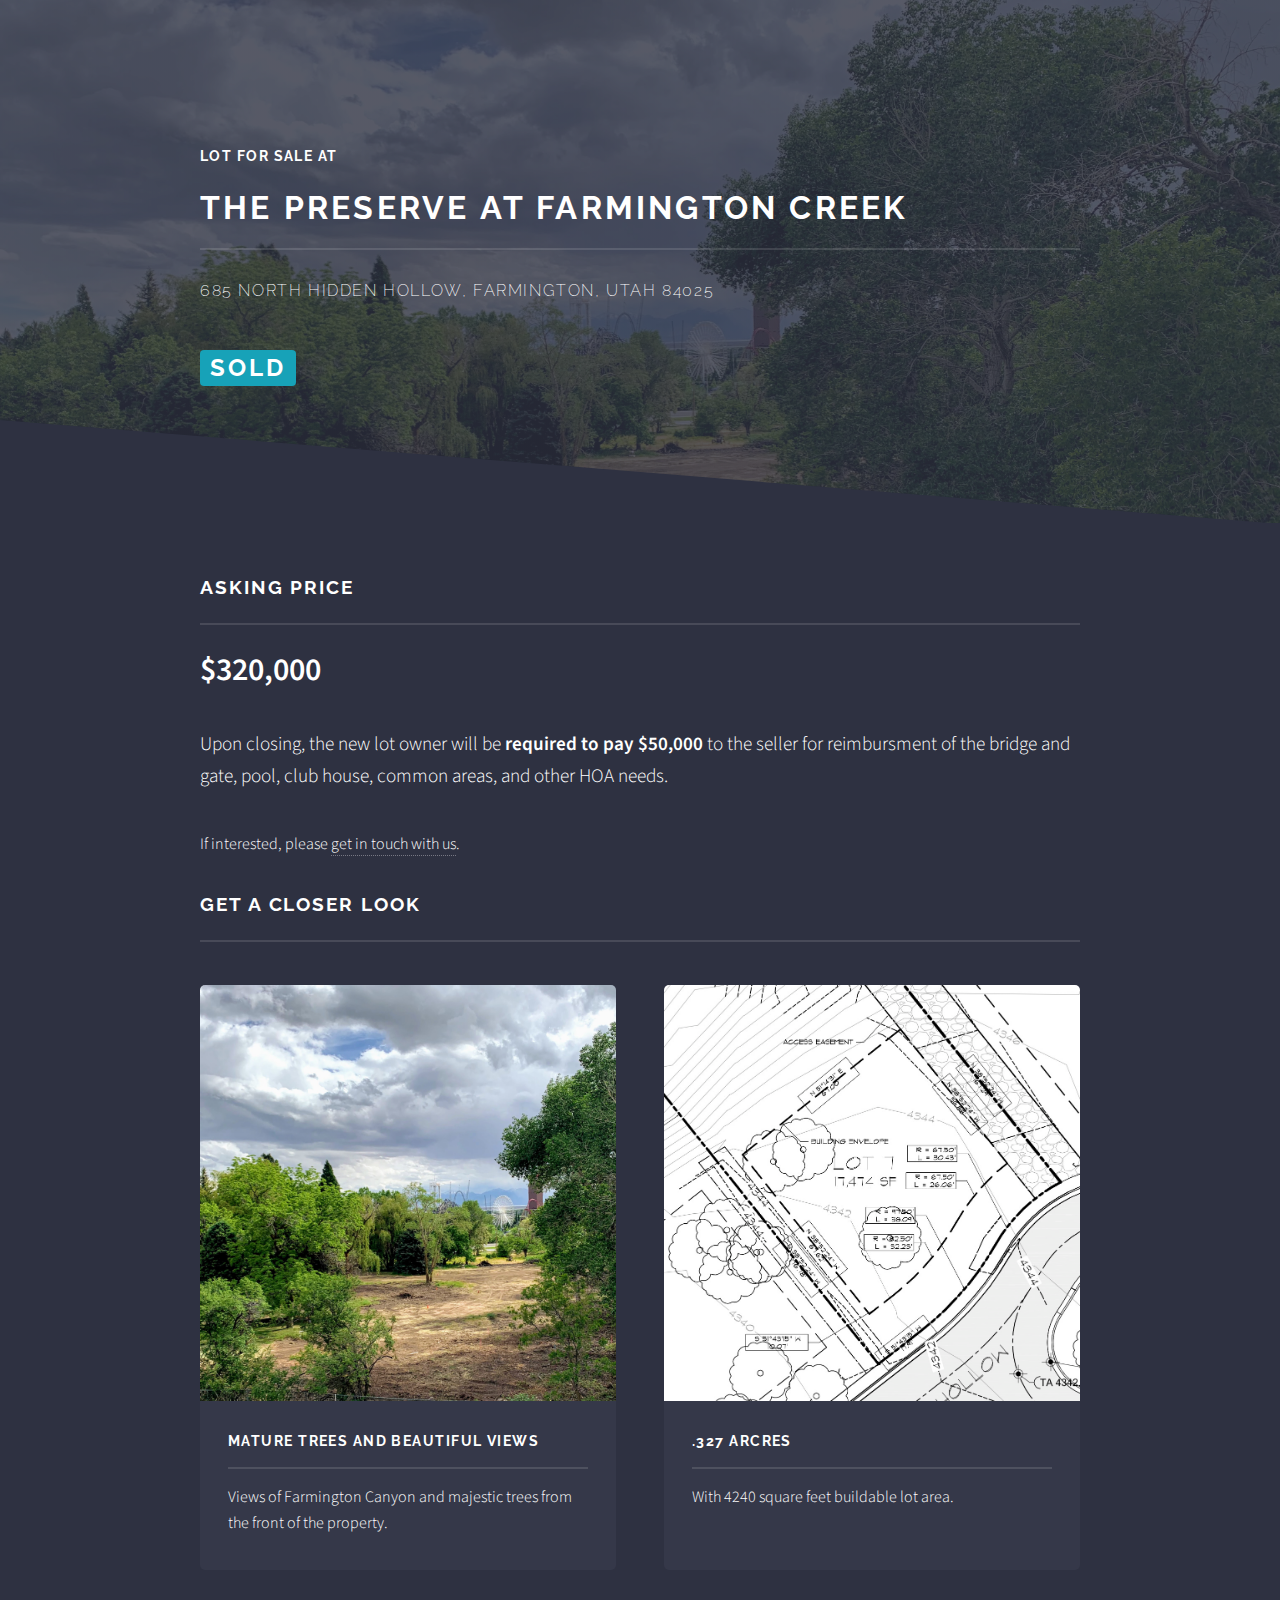
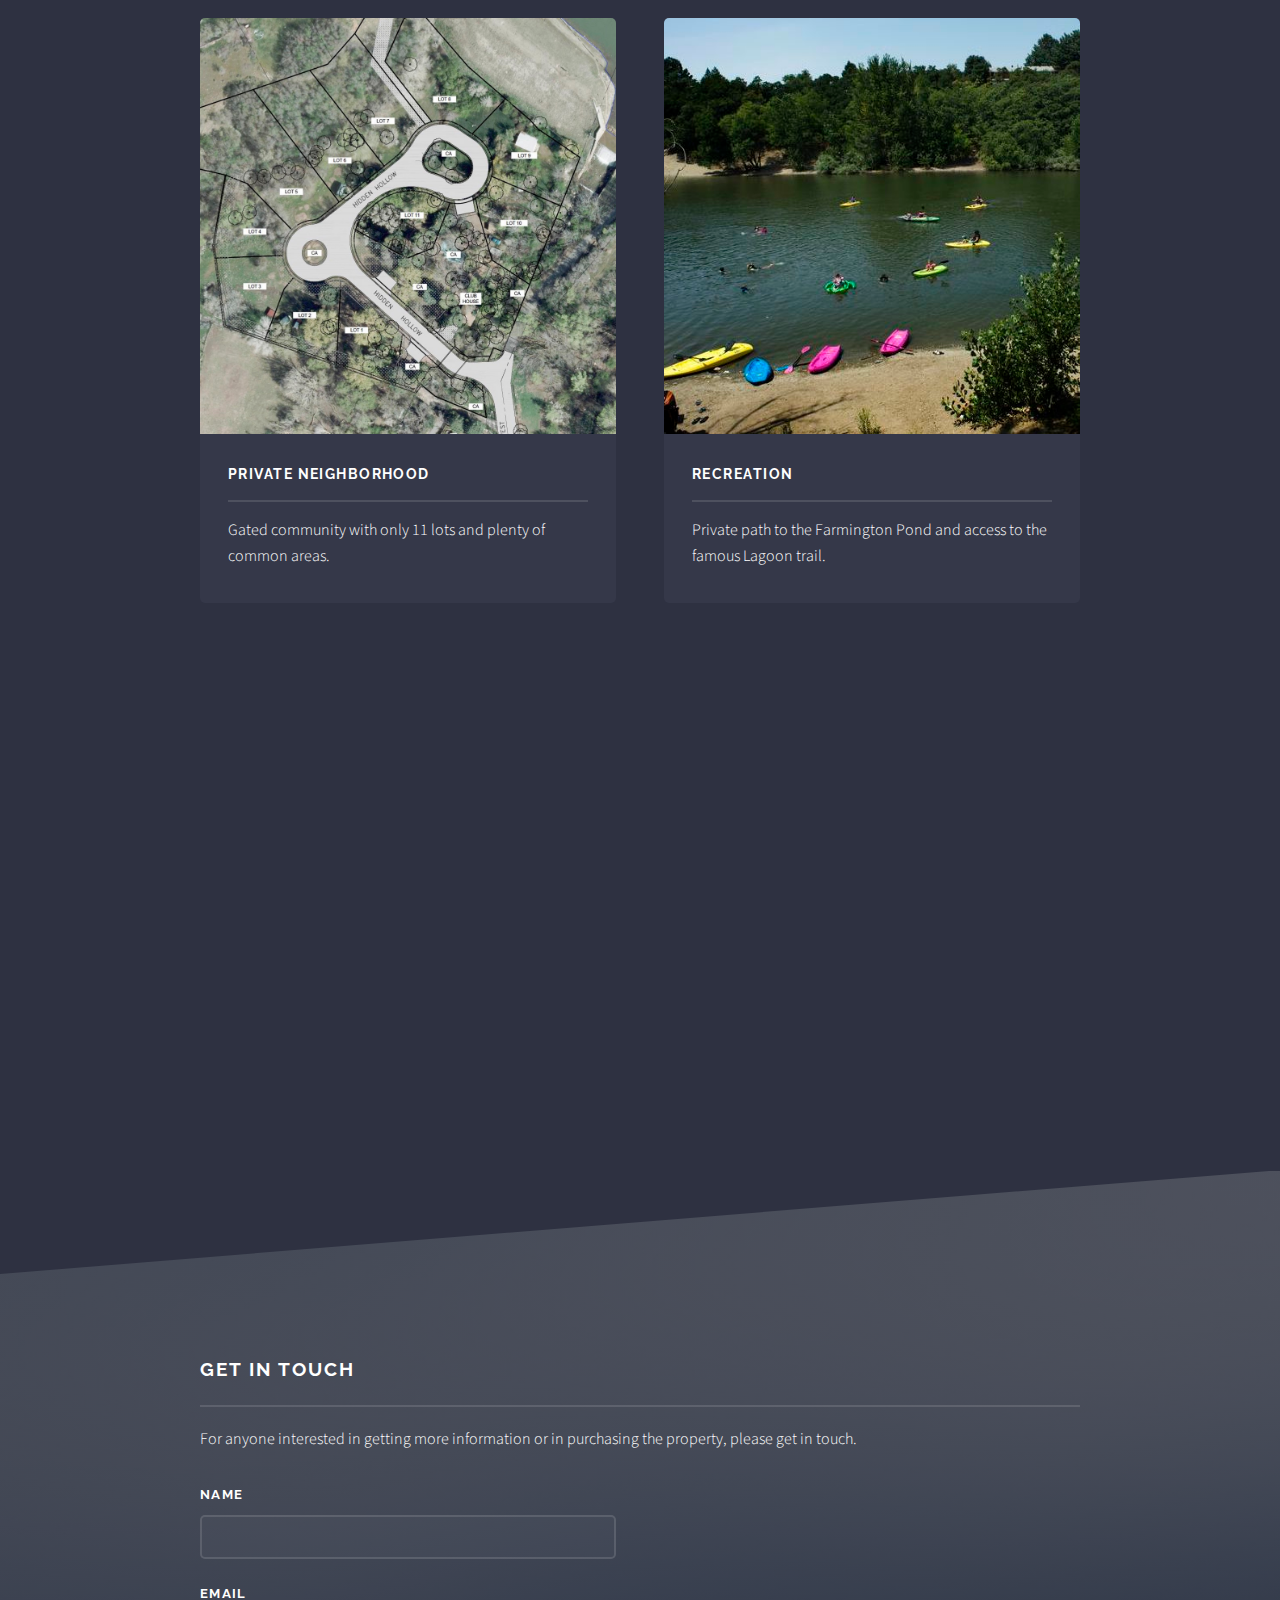
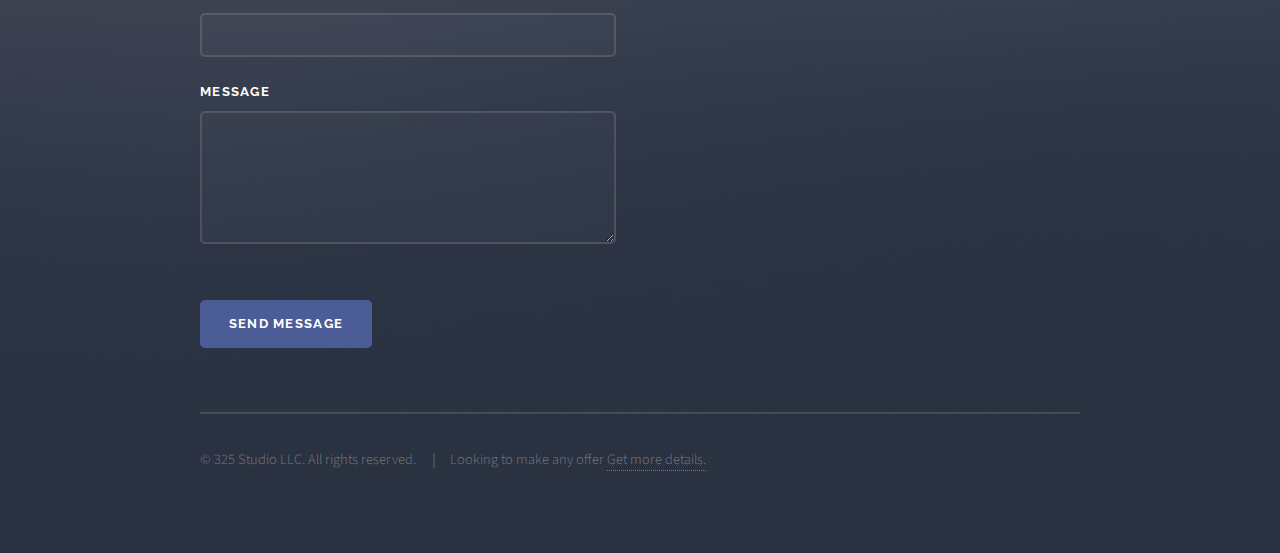
==== commit f863184c: "Update index.html" ====
--- a/index.html
+++ b/index.html
@@ -41,7 +41,7 @@
 								<h3>Lot for sale at</h3>
 								<h2>The Preserve at Farmington Creek</h2>
 								<p>685 North Hidden Hollow, Farmington, Utah 84025</p>
-								<h1 style="font-size: 200%;"><span class="badge badge-pill badge-info">Under Contract</span></h1>
+								<h1 style="font-size: 200%;"><span class="badge badge-pill badge-info">Sold</span></h1>
 							</div>
 						</header>
 											
